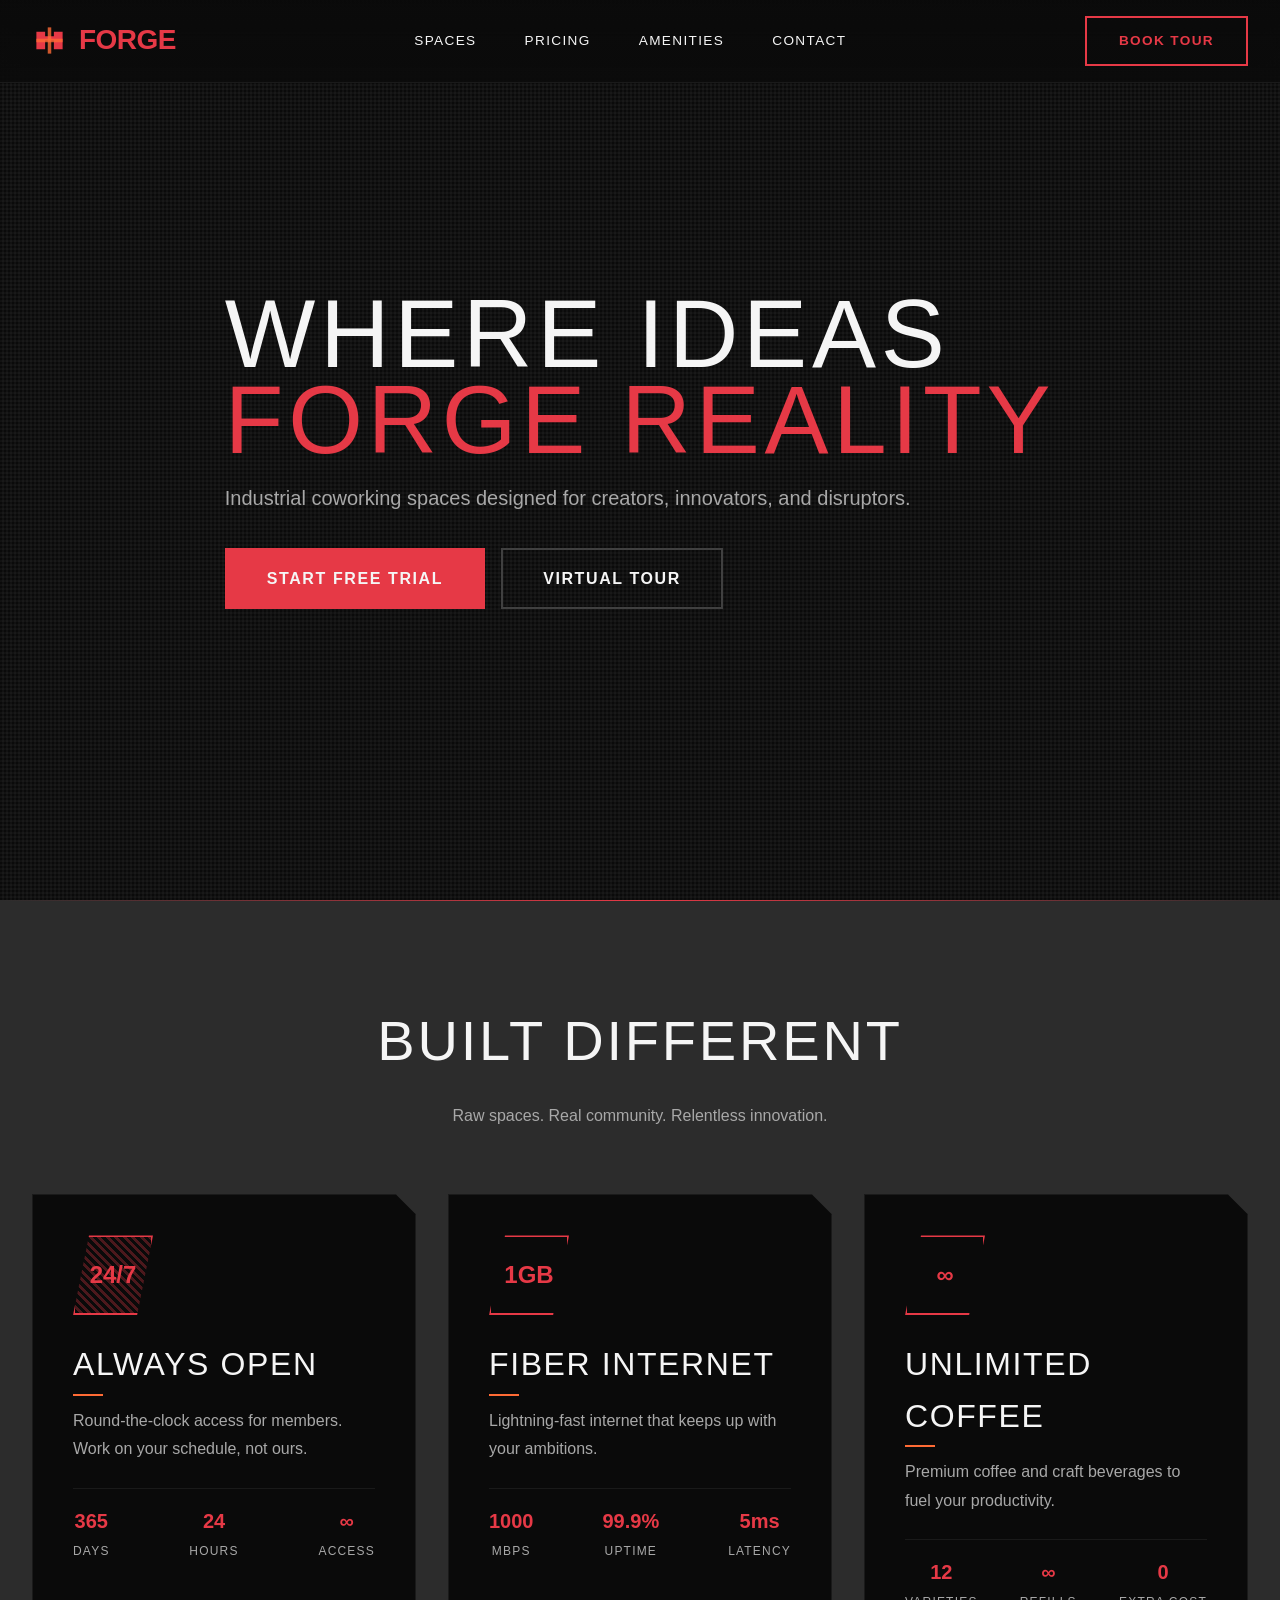
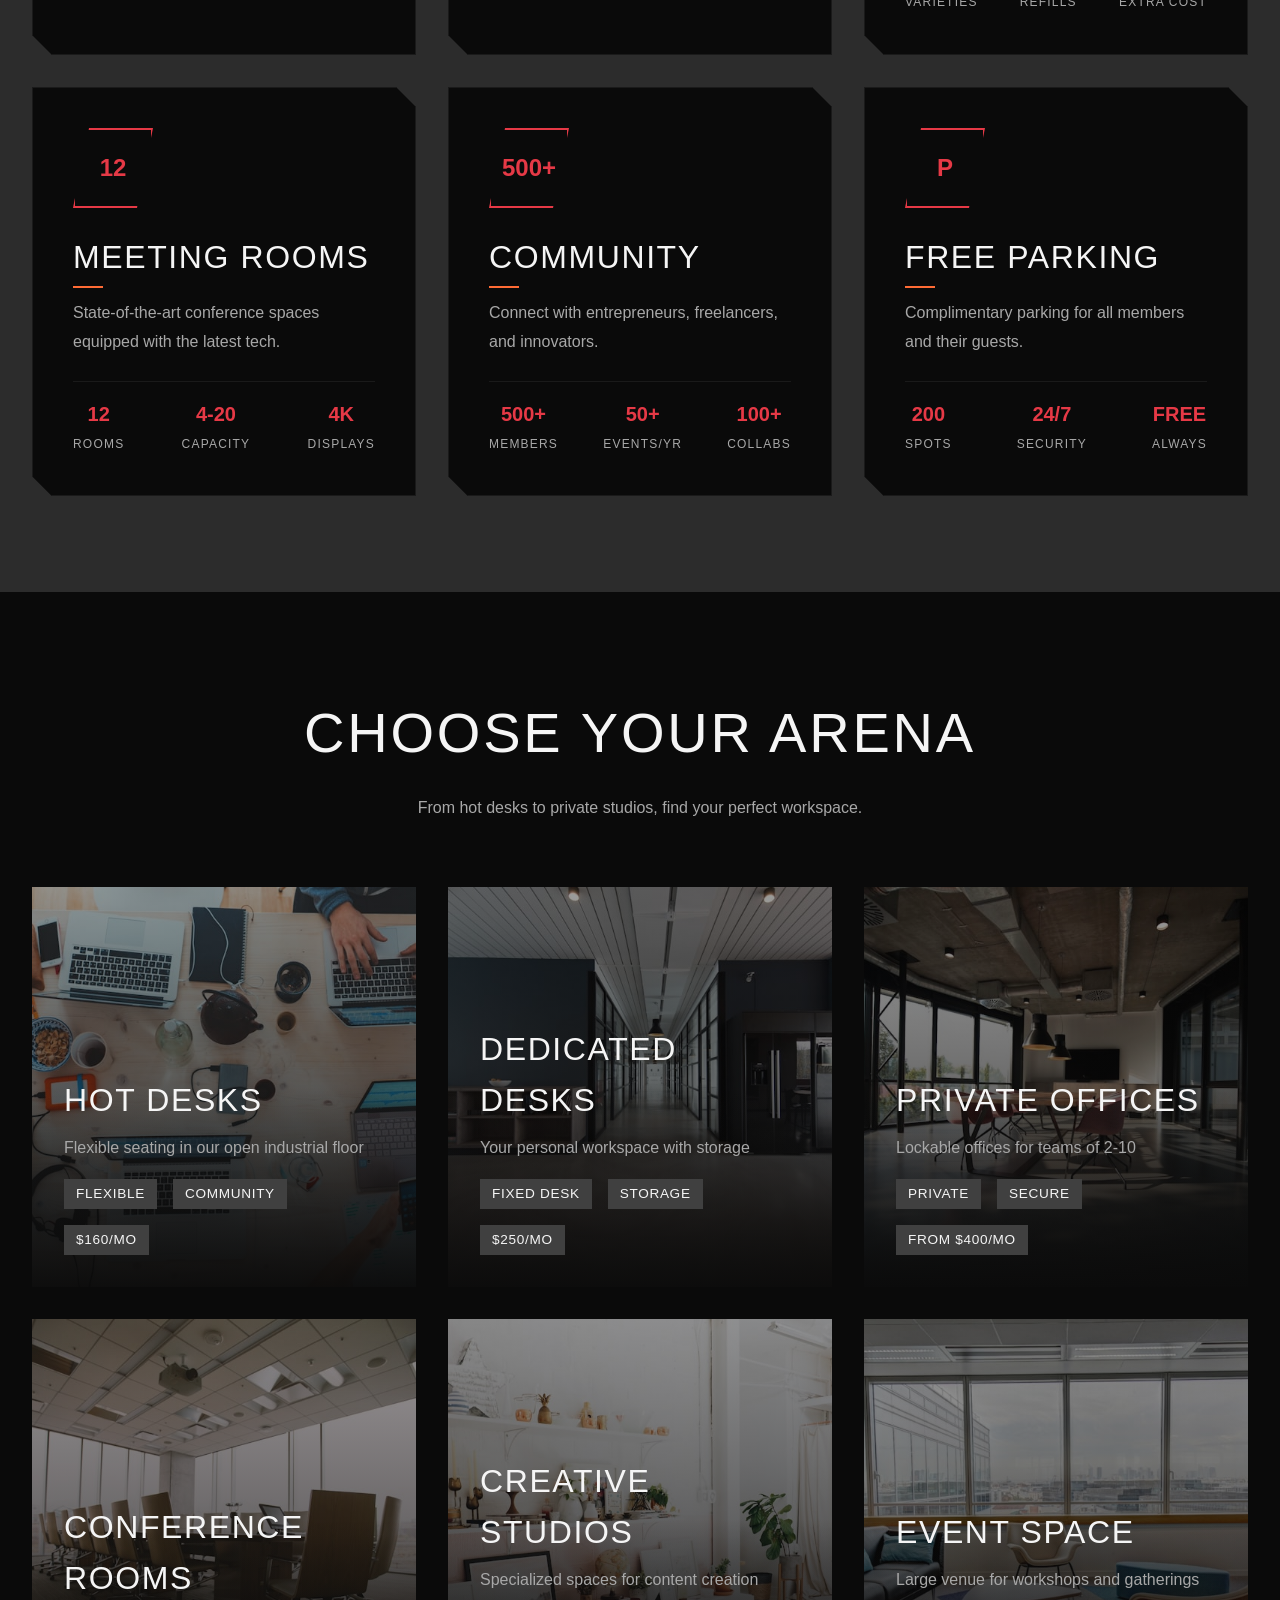
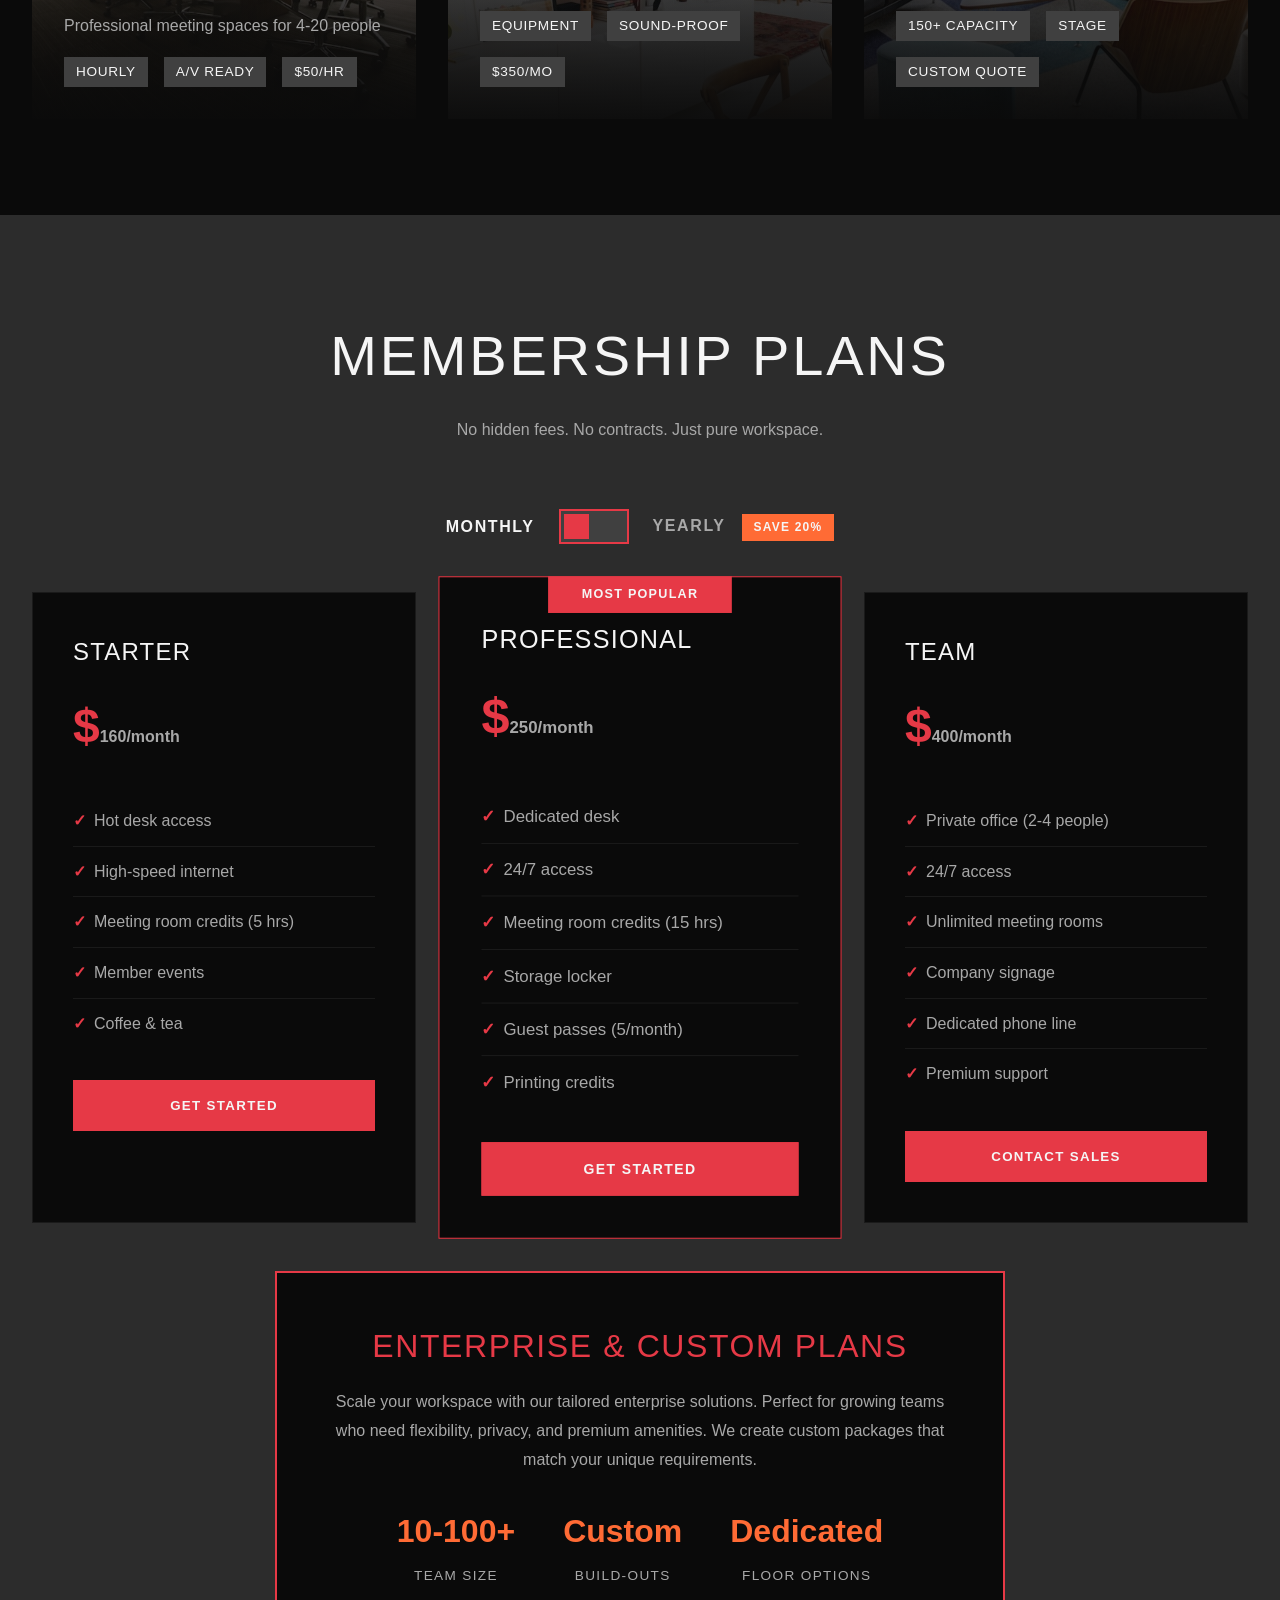
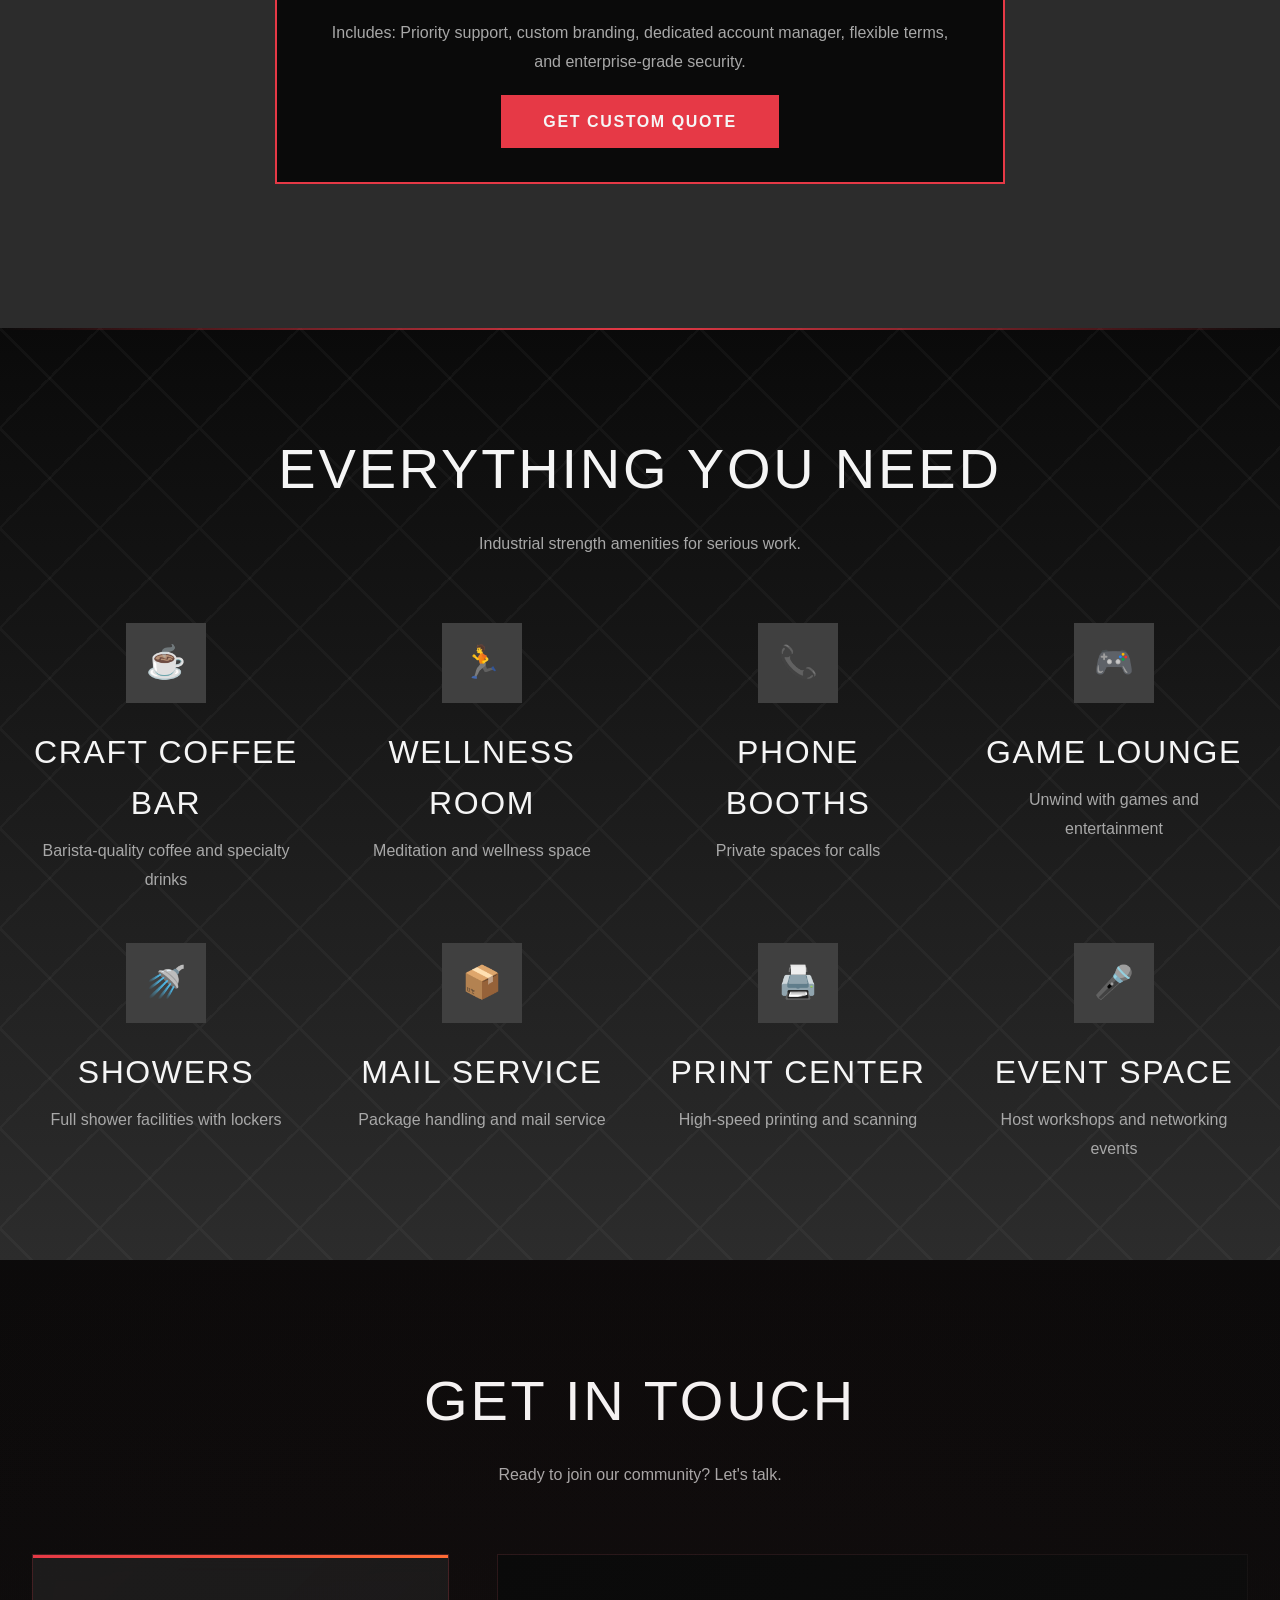
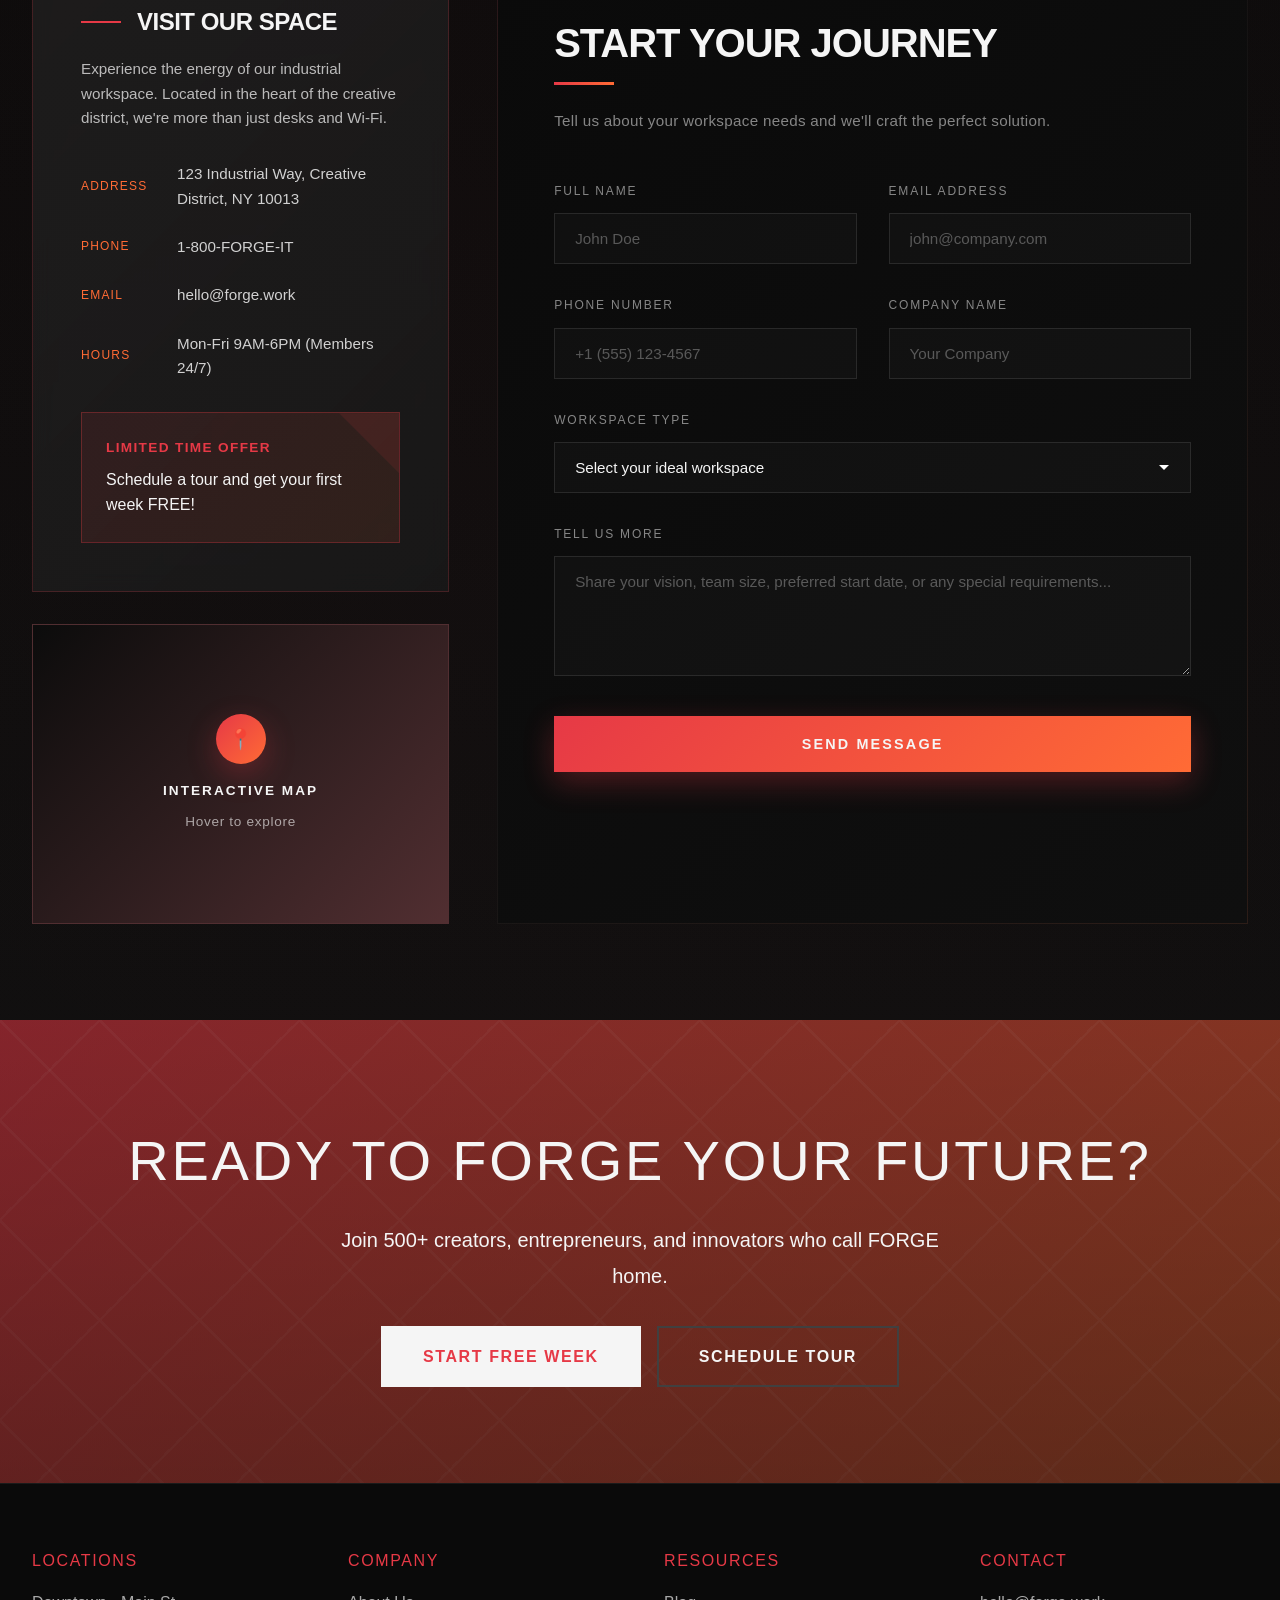
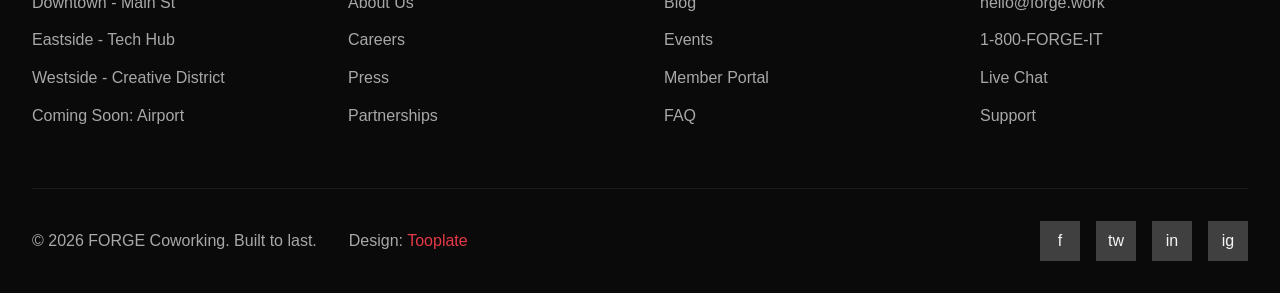
==== index.html @ 696678e3 "adding webpage" ====
<!DOCTYPE html>
<html lang="en">
<head>
    <meta charset="UTF-8">
    <meta name="viewport" content="width=device-width, initial-scale=1.0">
    <title>FORGE - Industrial Coworking Space</title>
	<link rel="stylesheet" href="tooplate-forge-style.css">
    <!--

Tooplate 2158 Forge Reality

https://www.tooplate.com/view/2158-forge-reality

Free HTML CSS Template

-->
</head>
<body id="top">
    <div class="loading-bar"></div>
    
    <!-- Navigation -->
    <nav>
        <div class="nav-container">
            <a href="#top" class="logo">
                <svg viewBox="0 0 40 40" xmlns="http://www.w3.org/2000/svg">
                    <path d="M5 10 L5 30 L15 30 L15 20 L25 20 L25 30 L35 30 L35 10 L25 10 L25 15 L15 15 L15 10 Z" fill="#E63946"/>
                    <rect x="18" y="5" width="4" height="30" fill="#FF6B35" opacity="0.8"/>
                    <rect x="5" y="18" width="30" height="4" fill="#FF6B35" opacity="0.8"/>
                </svg>
                FORGE
            </a>
            <ul class="nav-links">
                <li><a href="#spaces" class="nav-link">Spaces</a></li>
                <li><a href="#pricing" class="nav-link">Pricing</a></li>
                <li><a href="#amenities" class="nav-link">Amenities</a></li>
                <li><a href="#contact" class="nav-link">Contact</a></li>
            </ul>
            <a href="#contact" class="book-tour-btn">Book Tour</a>
            <div class="menu-toggle">
                <span></span>
                <span></span>
                <span></span>
            </div>
        </div>
    </nav>

    <!-- Hero Section -->
    <section class="hero">
        <div class="hero-backgrounds">
            <div class="hero-bg"></div>
            <div class="hero-bg"></div>
            <div class="hero-bg"></div>
        </div>
        <div class="container">
            <div class="hero-content">
                <h1>Where Ideas<br><span>Forge Reality</span></h1>
                <p class="hero-subtitle">Industrial coworking spaces designed for creators, innovators, and disruptors.</p>
                <div class="hero-buttons">
                    <a href="#pricing" class="btn-primary">Start Free Trial</a>
                    <a href="#contact" class="btn-secondary">Virtual Tour</a>
                </div>
            </div>
        </div>
    </section>

    <!-- Features Section -->
    <section class="features">
        <div class="container">
            <div class="section-header">
                <h2>Built Different</h2>
                <p>Raw spaces. Real community. Relentless innovation.</p>
            </div>
            <div class="features-grid">
                <div class="feature-card">
                    <div class="feature-icon icon-24-7">24/7</div>
                    <h3>Always Open</h3>
                    <p>Round-the-clock access for members. Work on your schedule, not ours.</p>
                    <div class="feature-stats">
                        <div class="stat-item">
                            <span class="stat-number">365</span>
                            <span class="stat-label">Days</span>
                        </div>
                        <div class="stat-item">
                            <span class="stat-number">24</span>
                            <span class="stat-label">Hours</span>
                        </div>
                        <div class="stat-item">
                            <span class="stat-number">∞</span>
                            <span class="stat-label">Access</span>
                        </div>
                    </div>
                </div>
                <div class="feature-card">
                    <div class="feature-icon">1GB</div>
                    <h3>Fiber Internet</h3>
                    <p>Lightning-fast internet that keeps up with your ambitions.</p>
                    <div class="feature-stats">
                        <div class="stat-item">
                            <span class="stat-number">1000</span>
                            <span class="stat-label">Mbps</span>
                        </div>
                        <div class="stat-item">
                            <span class="stat-number">99.9%</span>
                            <span class="stat-label">Uptime</span>
                        </div>
                        <div class="stat-item">
                            <span class="stat-number">5ms</span>
                            <span class="stat-label">Latency</span>
                        </div>
                    </div>
                </div>
                <div class="feature-card">
                    <div class="feature-icon">∞</div>
                    <h3>Unlimited Coffee</h3>
                    <p>Premium coffee and craft beverages to fuel your productivity.</p>
                    <div class="feature-stats">
                        <div class="stat-item">
                            <span class="stat-number">12</span>
                            <span class="stat-label">Varieties</span>
                        </div>
                        <div class="stat-item">
                            <span class="stat-number">∞</span>
                            <span class="stat-label">Refills</span>
                        </div>
                        <div class="stat-item">
                            <span class="stat-number">0</span>
                            <span class="stat-label">Extra Cost</span>
                        </div>
                    </div>
                </div>
                <div class="feature-card">
                    <div class="feature-icon">12</div>
                    <h3>Meeting Rooms</h3>
                    <p>State-of-the-art conference spaces equipped with the latest tech.</p>
                    <div class="feature-stats">
                        <div class="stat-item">
                            <span class="stat-number">12</span>
                            <span class="stat-label">Rooms</span>
                        </div>
                        <div class="stat-item">
                            <span class="stat-number">4-20</span>
                            <span class="stat-label">Capacity</span>
                        </div>
                        <div class="stat-item">
                            <span class="stat-number">4K</span>
                            <span class="stat-label">Displays</span>
                        </div>
                    </div>
                </div>
                <div class="feature-card">
                    <div class="feature-icon">500+</div>
                    <h3>Community</h3>
                    <p>Connect with entrepreneurs, freelancers, and innovators.</p>
                    <div class="feature-stats">
                        <div class="stat-item">
                            <span class="stat-number">500+</span>
                            <span class="stat-label">Members</span>
                        </div>
                        <div class="stat-item">
                            <span class="stat-number">50+</span>
                            <span class="stat-label">Events/yr</span>
                        </div>
                        <div class="stat-item">
                            <span class="stat-number">100+</span>
                            <span class="stat-label">Collabs</span>
                        </div>
                    </div>
                </div>
                <div class="feature-card">
                    <div class="feature-icon">P</div>
                    <h3>Free Parking</h3>
                    <p>Complimentary parking for all members and their guests.</p>
                    <div class="feature-stats">
                        <div class="stat-item">
                            <span class="stat-number">200</span>
                            <span class="stat-label">Spots</span>
                        </div>
                        <div class="stat-item">
                            <span class="stat-number">24/7</span>
                            <span class="stat-label">Security</span>
                        </div>
                        <div class="stat-item">
                            <span class="stat-number">FREE</span>
                            <span class="stat-label">Always</span>
                        </div>
                    </div>
                </div>
            </div>
        </div>
    </section>

    <!-- Spaces Section -->
    <section class="spaces" id="spaces">
        <div class="container">
            <div class="section-header">
                <h2>Choose Your Arena</h2>
                <p>From hot desks to private studios, find your perfect workspace.</p>
            </div>
            <div class="spaces-grid">
                <div class="space-card">
                    <div class="space-thumbnail"></div>
                    <div class="space-info">
                        <h3>Hot Desks</h3>
                        <p>Flexible seating in our open industrial floor</p>
                        <div class="space-features">
                            <span class="space-feature-tag">Flexible</span>
                            <span class="space-feature-tag">Community</span>
                            <span class="space-feature-tag">$160/mo</span>
                        </div>
                    </div>
                </div>
                <div class="space-card">
                    <div class="space-thumbnail"></div>
                    <div class="space-info">
                        <h3>Dedicated Desks</h3>
                        <p>Your personal workspace with storage</p>
                        <div class="space-features">
                            <span class="space-feature-tag">Fixed Desk</span>
                            <span class="space-feature-tag">Storage</span>
                            <span class="space-feature-tag">$250/mo</span>
                        </div>
                    </div>
                </div>
                <div class="space-card">
                    <div class="space-thumbnail"></div>
                    <div class="space-info">
                        <h3>Private Offices</h3>
                        <p>Lockable offices for teams of 2-10</p>
                        <div class="space-features">
                            <span class="space-feature-tag">Private</span>
                            <span class="space-feature-tag">Secure</span>
                            <span class="space-feature-tag">From $400/mo</span>
                        </div>
                    </div>
                </div>
                <div class="space-card">
                    <div class="space-thumbnail"></div>
                    <div class="space-info">
                        <h3>Conference Rooms</h3>
                        <p>Professional meeting spaces for 4-20 people</p>
                        <div class="space-features">
                            <span class="space-feature-tag">Hourly</span>
                            <span class="space-feature-tag">A/V Ready</span>
                            <span class="space-feature-tag">$50/hr</span>
                        </div>
                    </div>
                </div>
                <div class="space-card">
                    <div class="space-thumbnail"></div>
                    <div class="space-info">
                        <h3>Creative Studios</h3>
                        <p>Specialized spaces for content creation</p>
                        <div class="space-features">
                            <span class="space-feature-tag">Equipment</span>
                            <span class="space-feature-tag">Sound-proof</span>
                            <span class="space-feature-tag">$350/mo</span>
                        </div>
                    </div>
                </div>
                <div class="space-card">
                    <div class="space-thumbnail"></div>
                    <div class="space-info">
                        <h3>Event Space</h3>
                        <p>Large venue for workshops and gatherings</p>
                        <div class="space-features">
                            <span class="space-feature-tag">150+ Capacity</span>
                            <span class="space-feature-tag">Stage</span>
                            <span class="space-feature-tag">Custom Quote</span>
                        </div>
                    </div>
                </div>
            </div>
        </div>
    </section>

    <!-- Pricing Section -->
    <section class="pricing" id="pricing">
        <div class="container">
            <div class="section-header">
                <h2>Membership Plans</h2>
                <p>No hidden fees. No contracts. Just pure workspace.</p>
            </div>
            <div class="pricing-toggle">
                <span class="pricing-toggle-label active" id="monthly-label">Monthly</span>
                <div class="toggle-switch" id="pricing-toggle"></div>
                <span class="pricing-toggle-label" id="yearly-label">Yearly<span class="pricing-badge">Save 20%</span></span>
            </div>
            <div class="pricing-grid">
                <div class="pricing-card">
                    <h3 class="plan-name">Starter</h3>
                    <div class="plan-price">$<span class="price-amount" data-monthly="160" data-yearly="1632">160</span><span class="price-period">/month</span></div>
                    <ul class="plan-features">
                        <li>Hot desk access</li>
                        <li>High-speed internet</li>
                        <li>Meeting room credits (5 hrs)</li>
                        <li>Member events</li>
                        <li>Coffee & tea</li>
                    </ul>
                    <button class="btn-primary" style="width: 100%; text-align: center;">Get Started</button>
                </div>
                <div class="pricing-card featured">
                    <h3 class="plan-name">Professional</h3>
                    <div class="plan-price">$<span class="price-amount" data-monthly="250" data-yearly="2550">250</span><span class="price-period">/month</span></div>
                    <ul class="plan-features">
                        <li>Dedicated desk</li>
                        <li>24/7 access</li>
                        <li>Meeting room credits (15 hrs)</li>
                        <li>Storage locker</li>
                        <li>Guest passes (5/month)</li>
                        <li>Printing credits</li>
                    </ul>
                    <button class="btn-primary" style="width: 100%; text-align: center;">Get Started</button>
                </div>
                <div class="pricing-card">
                    <h3 class="plan-name">Team</h3>
                    <div class="plan-price">$<span class="price-amount" data-monthly="400" data-yearly="4080">400</span><span class="price-period">/month</span></div>
                    <ul class="plan-features">
                        <li>Private office (2-4 people)</li>
                        <li>24/7 access</li>
                        <li>Unlimited meeting rooms</li>
                        <li>Company signage</li>
                        <li>Dedicated phone line</li>
                        <li>Premium support</li>
                    </ul>
                    <button class="btn-primary" style="width: 100%; text-align: center;">Contact Sales</button>
                </div>
            </div>
            <div class="special-pricing">
                <h3>Enterprise & Custom Plans</h3>
                <p>Scale your workspace with our tailored enterprise solutions. Perfect for growing teams who need flexibility, privacy, and premium amenities. We create custom packages that match your unique requirements.</p>
                <div class="special-features">
                    <div class="special-feature">
                        <span class="special-feature-number">10-100+</span>
                        <span class="special-feature-label">Team Size</span>
                    </div>
                    <div class="special-feature">
                        <span class="special-feature-number">Custom</span>
                        <span class="special-feature-label">Build-Outs</span>
                    </div>
                    <div class="special-feature">
                        <span class="special-feature-number">Dedicated</span>
                        <span class="special-feature-label">Floor Options</span>
                    </div>
                </div>
                <p>Includes: Priority support, custom branding, dedicated account manager, flexible terms, and enterprise-grade security.</p>
                <a href="#contact" class="btn-primary">Get Custom Quote</a>
            </div>
        </div>
    </section>

    <!-- Amenities Section -->
    <section class="amenities" id="amenities">
        <div class="container">
            <div class="section-header">
                <h2>Everything You Need</h2>
                <p>Industrial strength amenities for serious work.</p>
            </div>
            <div class="amenities-grid">
                <div class="amenity-item">
                    <div class="amenity-icon">☕</div>
                    <h3>Craft Coffee Bar</h3>
                    <p>Barista-quality coffee and specialty drinks</p>
                </div>
                <div class="amenity-item">
                    <div class="amenity-icon">🏃</div>
                    <h3>Wellness Room</h3>
                    <p>Meditation and wellness space</p>
                </div>
                <div class="amenity-item">
                    <div class="amenity-icon">📞</div>
                    <h3>Phone Booths</h3>
                    <p>Private spaces for calls</p>
                </div>
                <div class="amenity-item">
                    <div class="amenity-icon">🎮</div>
                    <h3>Game Lounge</h3>
                    <p>Unwind with games and entertainment</p>
                </div>
                <div class="amenity-item">
                    <div class="amenity-icon">🚿</div>
                    <h3>Showers</h3>
                    <p>Full shower facilities with lockers</p>
                </div>
                <div class="amenity-item">
                    <div class="amenity-icon">📦</div>
                    <h3>Mail Service</h3>
                    <p>Package handling and mail service</p>
                </div>
                <div class="amenity-item">
                    <div class="amenity-icon">🖨️</div>
                    <h3>Print Center</h3>
                    <p>High-speed printing and scanning</p>
                </div>
                <div class="amenity-item">
                    <div class="amenity-icon">🎤</div>
                    <h3>Event Space</h3>
                    <p>Host workshops and networking events</p>
                </div>
            </div>
        </div>
    </section>

    <!-- Contact Section -->
    <section class="contact" id="contact">
        <div class="container">
            <div class="section-header">
                <h2>Get In Touch</h2>
                <p>Ready to join our community? Let's talk.</p>
            </div>
            <div class="contact-grid">
                <div class="contact-left">
                    <div class="contact-info">
                        <h3>Visit Our Space</h3>
                        <p>Experience the energy of our industrial workspace. Located in the heart of the creative district, we're more than just desks and Wi-Fi.</p>
                        <ul class="contact-details">
                            <li>
                                <strong>Address</strong>
                                <span>123 Industrial Way, Creative District, NY 10013</span>
                            </li>
                            <li>
                                <strong>Phone</strong>
                                <span>1-800-FORGE-IT</span>
                            </li>
                            <li>
                                <strong>Email</strong>
                                <span>hello@forge.work</span>
                            </li>
                            <li>
                                <strong>Hours</strong>
                                <span>Mon-Fri 9AM-6PM (Members 24/7)</span>
                            </li>
                        </ul>
                        <div class="contact-offer">
                            <strong>LIMITED TIME OFFER</strong>
                            <p>Schedule a tour and get your first week FREE!</p>
                        </div>
                    </div>
                    <div class="contact-map">
                        <iframe 
                            src="https://www.google.com/maps/embed?pb=!1m18!1m12!1m3!1d3024.3652287879687!2d-74.00594368459395!3d40.71005597933047!2m3!1f0!2f0!3f0!3m2!1i1024!2i768!4f13.1!3m3!1m2!1s0x89c25a316636d887%3A0xcc93b1a9f6b0d5c8!2sIndustrial%20District%2C%20New%20York%2C%20NY%2010013!5e0!3m2!1sen!2sus!4v1647890123456!5m2!1sen!2sus"
                            width="100%" 
                            height="100%" 
                            style="border:0;" 
                            allowfullscreen="" 
                            loading="lazy">
                        </iframe>
                        <div class="map-overlay">
                            <div class="map-content">
                                <div class="map-icon">📍</div>
                                <h4>Interactive Map</h4>
                                <p>Hover to explore</p>
                            </div>
                        </div>
                    </div>
                </div>
                <div class="contact-form-wrapper">
                    <form class="contact-form">
                        <div class="form-header">
                            <h3>Start Your Journey</h3>
                            <p>Tell us about your workspace needs and we'll craft the perfect solution.</p>
                        </div>
                        <div class="form-row">
                            <div class="form-group">
                                <label for="name">Full Name</label>
                                <input type="text" id="name" name="name" placeholder="John Doe" required>
                            </div>
                            <div class="form-group">
                                <label for="email">Email Address</label>
                                <input type="email" id="email" name="email" placeholder="john@company.com" required>
                            </div>
                        </div>
                        <div class="form-row">
                            <div class="form-group">
                                <label for="phone">Phone Number</label>
                                <input type="tel" id="phone" name="phone" placeholder="+1 (555) 123-4567">
                            </div>
                            <div class="form-group">
                                <label for="company">Company Name</label>
                                <input type="text" id="company" name="company" placeholder="Your Company">
                            </div>
                        </div>
                        <div class="form-group full-width">
                            <label for="interest">Workspace Type</label>
                            <select id="interest" name="interest">
                                <option value="">Select your ideal workspace</option>
                                <option>Hot Desk - Flexible Daily</option>
                                <option>Dedicated Desk - Your Own Space</option>
                                <option>Private Office - 2-4 People</option>
                                <option>Team Suite - 5-10 People</option>
                                <option>Enterprise Floor - 10+ People</option>
                                <option>Event Space - One-time Booking</option>
                            </select>
                        </div>
                        <div class="form-group full-width">
                            <label for="message">Tell Us More</label>
                            <textarea id="message" name="message" placeholder="Share your vision, team size, preferred start date, or any special requirements..."></textarea>
                        </div>
                        <button type="submit" class="form-submit"><span>Send Message</span></button>
                    </form>
                </div>
            </div>
        </div>
    </section>

    <!-- CTA Section -->
    <section class="cta">
        <div class="container">
            <div class="cta-content">
                <h2>Ready to Forge Your Future?</h2>
                <p>Join 500+ creators, entrepreneurs, and innovators who call FORGE home.</p>
                <div class="cta-buttons">
                    <a href="#pricing" class="btn-primary">Start Free Week</a>
                    <a href="#contact" class="btn-secondary">Schedule Tour</a>
                </div>
            </div>
        </div>
    </section>

    <!-- Footer -->
    <footer>
        <div class="container">
            <div class="footer-content">
                <div class="footer-section">
                    <h4>Locations</h4>
                    <ul>
                        <li><a href="#">Downtown - Main St</a></li>
                        <li><a href="#">Eastside - Tech Hub</a></li>
                        <li><a href="#">Westside - Creative District</a></li>
                        <li><a href="#">Coming Soon: Airport</a></li>
                    </ul>
                </div>
                <div class="footer-section">
                    <h4>Company</h4>
                    <ul>
                        <li><a href="#">About Us</a></li>
                        <li><a href="#">Careers</a></li>
                        <li><a href="#">Press</a></li>
                        <li><a href="#">Partnerships</a></li>
                    </ul>
                </div>
                <div class="footer-section">
                    <h4>Resources</h4>
                    <ul>
                        <li><a href="#">Blog</a></li>
                        <li><a href="#">Events</a></li>
                        <li><a href="#">Member Portal</a></li>
                        <li><a href="#">FAQ</a></li>
                    </ul>
                </div>
                <div class="footer-section">
                    <h4>Contact</h4>
                    <ul>
                        <li><a href="#">hello@forge.work</a></li>
                        <li><a href="#">1-800-FORGE-IT</a></li>
                        <li><a href="#">Live Chat</a></li>
                        <li><a href="#">Support</a></li>
                    </ul>
                </div>
            </div>
            <div class="footer-bottom">
                <div class="footer-credits">
                    <p>&copy; 2026 FORGE Coworking. Built to last.</p>
                    <p>Design: <a rel="nofollow" href="https://www.tooplate.com" target="_blank">Tooplate</a></p>
                </div>
                <div class="social-links">
                    <a href="#">f</a>
                    <a href="#">tw</a>
                    <a href="#">in</a>
                    <a href="#">ig</a>
                </div>
            </div>
        </div>
    </footer>
<script src="tooplate-forge-script.js"></script>
</body>
</html>
---- tooplate-forge-style.css ----
/* CSS Document

Tooplate 2158 Forge Reality

https://www.tooplate.com/view/2158-forge-reality

*/

* {
    margin: 0;
    padding: 0;
    box-sizing: border-box;
}

:root {
    /* Industrial Brutalist Color Palette */
    --black: #0A0A0A;
    --concrete: #2C2C2C;
    --steel: #404040;
    --industrial-red: #E63946;
    --industrial-orange: #FF6B35;
    --light-gray: #A8A8A8;
    --white: #F5F5F5;
    --border: #1A1A1A;
}

/* Typography */
body {
    font-family: 'Inter', -apple-system, BlinkMacSystemFont, sans-serif;
    background-color: var(--black);
    color: var(--white);
    line-height: 1.6;
    overflow-x: hidden;
}

h1, h2, h3, h4, h5, h6 {
    font-family: 'Bebas Neue', 'Impact', sans-serif;
    font-weight: 400;
    letter-spacing: 0.05em;
    text-transform: uppercase;
}

h1 { font-size: clamp(3rem, 8vw, 6rem); }
h2 { font-size: clamp(2rem, 5vw, 3.5rem); }
h3 { font-size: clamp(1.5rem, 3vw, 2rem); }

p {
    font-size: 1rem;
    line-height: 1.8;
    color: var(--light-gray);
}

.container {
    max-width: 1400px;
    margin: 0 auto;
    padding: 0 2rem;
}

/* Navigation */
nav {
    position: fixed;
    top: 0;
    width: 100%;
    background: linear-gradient(180deg, rgba(10,10,10,0.95) 0%, rgba(10,10,10,0.8) 100%);
    backdrop-filter: blur(10px);
    border-bottom: 1px solid var(--border);
    z-index: 1000;
    transition: all 0.3s ease;
}

.nav-container {
    display: flex;
    justify-content: space-between;
    align-items: center;
    padding: 1rem 2rem;
    max-width: 1400px;
    margin: 0 auto;
}

.logo {
    display: flex;
    align-items: center;
    gap: 0.75rem;
    font-size: 1.75rem;
    font-weight: 900;
    color: var(--industrial-red);
    text-decoration: none;
    letter-spacing: -0.02em;
    transition: all 0.3s ease;
    cursor: pointer;
}

.logo svg {
    width: 35px;
    height: 35px;
}

.logo:hover {
    color: var(--industrial-orange);
    transform: translateY(-2px);
}

.logo:hover svg path {
    fill: var(--industrial-orange);
}

.nav-links {
    display: flex;
    list-style: none;
    gap: 0;
}

/* Mobile Navigation Styles */
@media (max-width: 768px) {
    .nav-links {
        display: none;
        position: fixed;
        top: 70px;
        left: 0;
        right: 0;
        background: var(--black);
        flex-direction: column;
        padding: 2rem 0;
        border-bottom: 2px solid var(--industrial-red);
        z-index: 999;
    }

    .nav-links.active {
        display: flex;
    }

    .nav-links a {
        padding: 1rem 2rem;
        border-bottom: 1px solid var(--border);
    }

    .nav-links a:hover {
        background: var(--industrial-red);
    }

    .menu-toggle.active span:nth-child(1) {
        transform: rotate(45deg) translate(5px, 5px);
    }

    .menu-toggle.active span:nth-child(2) {
        opacity: 0;
    }

    .menu-toggle.active span:nth-child(3) {
        transform: rotate(-45deg) translate(7px, -6px);
    }
}

.nav-links li {
    position: relative;
}

.nav-links a {
    color: var(--white);
    text-decoration: none;
    font-weight: 500;
    text-transform: uppercase;
    font-size: 0.85rem;
    letter-spacing: 0.1em;
    padding: 0.75rem 1.5rem;
    display: block;
    transition: all 0.3s ease;
    position: relative;
}

.nav-links a:hover {
    color: var(--white);
    background: var(--industrial-red);
}

.nav-links a.active {
    background: var(--industrial-red);
    color: var(--white);
}

.book-tour-btn {
    background: transparent;
    color: var(--industrial-red);
    padding: 0.75rem 2rem;
    text-decoration: none;
    font-weight: 600;
    text-transform: uppercase;
    font-size: 0.85rem;
    letter-spacing: 0.1em;
    border: 2px solid var(--industrial-red);
    cursor: pointer;
    transition: all 0.3s ease;
    position: relative;
    overflow: hidden;
}

.book-tour-btn:hover {
    background: var(--industrial-red);
    color: var(--white);
    transform: translateY(-2px);
}

/* Mobile Menu Toggle */
.menu-toggle {
    display: none;
    flex-direction: column;
    gap: 4px;
    cursor: pointer;
}

.menu-toggle span {
    width: 25px;
    height: 2px;
    background: var(--white);
    transition: all 0.3s ease;
}

/* Hero Section with Rotating Backgrounds */
.hero {
    height: 100vh;
    display: flex;
    align-items: center;
    position: relative;
    overflow: hidden;
}

.hero-backgrounds {
    position: absolute;
    top: 0;
    left: 0;
    width: 100%;
    height: 120%; /* Extra height for parallax */
    z-index: 0;
}

.hero-bg {
    position: absolute;
    top: 0;
    left: 0;
    width: 100%;
    height: 100%;
    opacity: 0;
    animation: fadeRotate 9s infinite;
    background-size: cover;
    background-position: center;
    background-attachment: fixed;
    transition: transform 0.5s ease-out;
}

.hero-bg:nth-child(1) {
    background: linear-gradient(rgba(10,10,10,0.7), rgba(44,44,44,0.7)), 
                url('images/toopate-forge-hero-01.jpg');
    background-size: cover;
    background-position: center;
    background-attachment: fixed;
    animation-delay: 0s;
}

.hero-bg:nth-child(2) {
    background: linear-gradient(rgba(10,10,10,0.6), rgba(230,57,70,0.2)), 
                url('images/toopate-forge-hero-02.jpg');
    background-size: cover;
    background-position: center;
    background-attachment: fixed;
    animation-delay: 3s;
}

.hero-bg:nth-child(3) {
    background: linear-gradient(rgba(10,10,10,0.7), rgba(255,107,53,0.2)), 
                url('images/toopate-forge-hero-03.jpg');
    background-size: cover;
    background-position: center;
    background-attachment: fixed;
    animation-delay: 6s;
}

@keyframes fadeRotate {
    0% { 
        opacity: 0;
        transform: scale(1.1);
    }
    5% {
        opacity: 1;
        transform: scale(1);
    }
    33.33% { 
        opacity: 1;
        transform: scale(1);
    }
    38.33% {
        opacity: 0;
        transform: scale(0.95);
    }
    100% { 
        opacity: 0;
        transform: scale(1.1);
    }
}

@keyframes rotateBackground {
    0%, 33.33% { opacity: 1; }
    33.34%, 100% { opacity: 0; }
}

.hero::before {
    content: '';
    position: absolute;
    top: 0;
    left: 0;
    right: 0;
    bottom: 0;
    background-image: 
        repeating-linear-gradient(90deg, transparent, transparent 2px, rgba(255,255,255,0.03) 2px, rgba(255,255,255,0.03) 4px),
        repeating-linear-gradient(0deg, transparent, transparent 2px, rgba(255,255,255,0.03) 2px, rgba(255,255,255,0.03) 4px);
    pointer-events: none;
    z-index: 1;
}

.hero-content {
    position: relative;
    z-index: 2;
}

.hero h1 {
    margin-bottom: 1rem;
    line-height: 0.9;
}

.hero h1 span {
    color: var(--industrial-red);
}

.hero-subtitle {
    font-size: 1.25rem;
    color: var(--light-gray);
    margin-bottom: 2rem;
    text-transform: none;
}

.hero-buttons {
    display: flex;
    gap: 1rem;
    margin-top: 2rem;
}

.btn-primary {
    background: var(--industrial-red);
    color: var(--white);
    padding: 1rem 2.5rem;
    text-decoration: none;
    font-weight: 600;
    text-transform: uppercase;
    letter-spacing: 0.1em;
    transition: all 0.3s ease;
    border: 2px solid var(--industrial-red);
    cursor: pointer;
}

.btn-primary:hover {
    background: transparent;
    transform: translateX(5px);
}

.btn-secondary {
    background: transparent;
    color: var(--white);
    padding: 1rem 2.5rem;
    text-decoration: none;
    font-weight: 600;
    text-transform: uppercase;
    letter-spacing: 0.1em;
    transition: all 0.3s ease;
    border: 2px solid var(--steel);
}

.btn-secondary:hover {
    background: var(--steel);
    border-color: var(--steel);
}

/* Features Section */
.features {
    padding: 6rem 0;
    background: var(--concrete);
    position: relative;
}

.features::before {
    content: '';
    position: absolute;
    top: 0;
    left: 0;
    right: 0;
    height: 1px;
    background: linear-gradient(90deg, transparent, var(--industrial-red), transparent);
}

.section-header {
    text-align: center;
    margin-bottom: 4rem;
}

.section-header h2 {
    margin-bottom: 1rem;
}

.section-header p {
    max-width: 600px;
    margin: 0 auto;
}

.features-grid {
    display: grid;
    grid-template-columns: repeat(auto-fit, minmax(300px, 1fr));
    gap: 2rem;
    margin-top: 3rem;
}

.feature-card {
    background: var(--black);
    padding: 2.5rem;
    border: 1px solid var(--border);
    transition: all 0.3s ease;
    position: relative;
    overflow: hidden;
    clip-path: polygon(0 0, calc(100% - 20px) 0, 100% 20px, 100% 100%, 20px 100%, 0 calc(100% - 20px));
}

.feature-card::before {
    content: '';
    position: absolute;
    top: 0;
    left: 0;
    width: 4px;
    height: 0;
    background: var(--industrial-red);
    transition: height 0.3s ease;
}

.feature-card::after {
    content: '';
    position: absolute;
    top: 0;
    right: 0;
    width: 20px;
    height: 20px;
    background: linear-gradient(135deg, transparent 50%, var(--industrial-red) 50%);
    transition: all 0.3s ease;
    opacity: 0;
}

.feature-card:hover::before {
    height: 100%;
}

.feature-card:hover::after {
    opacity: 1;
}

.feature-card:hover {
    transform: translateY(-5px);
    border-color: var(--industrial-red);
    background: linear-gradient(135deg, var(--black) 0%, rgba(230,57,70,0.05) 100%);
}

.feature-icon {
    width: 80px;
    height: 80px;
    background: transparent;
    border: 2px solid var(--industrial-red);
    margin-bottom: 1.5rem;
    display: flex;
    align-items: center;
    justify-content: center;
    font-size: 1.5rem;
    font-weight: bold;
    color: var(--industrial-red);
    position: relative;
    transition: all 0.3s ease;
    clip-path: polygon(20% 0%, 100% 0%, 80% 100%, 0% 100%);
}

.feature-icon::before {
    content: '';
    position: absolute;
    top: -2px;
    left: -2px;
    right: -2px;
    bottom: -2px;
    background: var(--industrial-red);
    z-index: -1;
    opacity: 0;
    transition: opacity 0.3s ease;
    clip-path: polygon(20% 0%, 100% 0%, 80% 100%, 0% 100%);
}

.feature-card:hover .feature-icon {
    color: var(--white);
    transform: rotate(5deg) scale(1.1);
}

.feature-card:hover .feature-icon::before {
    opacity: 1;
}

.feature-icon.icon-24-7::after {
    content: '';
    position: absolute;
    width: 100%;
    height: 100%;
    top: 0;
    left: 0;
    background: repeating-linear-gradient(
        45deg,
        transparent,
        transparent 3px,
        rgba(230,57,70,0.3) 3px,
        rgba(230,57,70,0.3) 6px
    );
    z-index: -2;
}

.feature-card h3 {
    margin-bottom: 1rem;
    color: var(--white);
    position: relative;
}

.feature-card h3::after {
    content: '';
    position: absolute;
    bottom: -5px;
    left: 0;
    width: 30px;
    height: 2px;
    background: var(--industrial-orange);
    transition: width 0.3s ease;
}

.feature-card:hover h3::after {
    width: 60px;
}

.feature-stats {
    display: flex;
    justify-content: space-between;
    margin-top: 1.5rem;
    padding-top: 1rem;
    border-top: 1px solid var(--border);
}

.stat-item {
    text-align: center;
}

.stat-number {
    display: block;
    font-size: 1.25rem;
    font-weight: bold;
    color: var(--industrial-red);
}

.stat-label {
    font-size: 0.75rem;
    color: var(--light-gray);
    text-transform: uppercase;
    letter-spacing: 0.1em;
}

/* Spaces Section */
.spaces {
    padding: 6rem 0;
    background: var(--black);
}

.spaces-grid {
    display: grid;
    grid-template-columns: repeat(auto-fit, minmax(350px, 1fr));
    gap: 2rem;
    margin-top: 3rem;
}

.space-card {
    position: relative;
    height: 400px;
    background: var(--concrete);
    overflow: hidden;
    cursor: pointer;
    transition: all 0.3s ease;
}

.space-thumbnail {
    position: absolute;
    top: 0;
    left: 0;
    width: 100%;
    height: 100%;
    background-size: cover;
    background-position: center;
    transition: transform 0.3s ease;
}

.space-card:nth-child(1) .space-thumbnail {
    background: linear-gradient(rgba(10,10,10,0.4), rgba(10,10,10,0.8)), 
                url('images/toopate-forge-space-01.jpg');
    background-size: cover;
    background-position: center;
}

.space-card:nth-child(2) .space-thumbnail {
    background: linear-gradient(rgba(10,10,10,0.4), rgba(10,10,10,0.8)), 
                url('images/toopate-forge-space-02.jpg');
    background-size: cover;
    background-position: center;
}

.space-card:nth-child(3) .space-thumbnail {
    background: linear-gradient(rgba(10,10,10,0.4), rgba(10,10,10,0.8)), 
                url('images/toopate-forge-space-03.jpg');
    background-size: cover;
    background-position: center;
}

.space-card:nth-child(4) .space-thumbnail {
    background: linear-gradient(rgba(10,10,10,0.4), rgba(10,10,10,0.8)), 
                url('images/toopate-forge-space-04.jpg');
    background-size: cover;
    background-position: center;
}

.space-card:nth-child(5) .space-thumbnail {
    background: linear-gradient(rgba(10,10,10,0.4), rgba(10,10,10,0.8)), 
                url('images/toopate-forge-space-05.jpg');
    background-size: cover;
    background-position: center;
}

.space-card:nth-child(6) .space-thumbnail {
    background: linear-gradient(rgba(10,10,10,0.4), rgba(10,10,10,0.8)), 
                url('images/toopate-forge-space-06.jpg');
    background-size: cover;
    background-position: center;
}

.space-card::after {
    content: '';
    position: absolute;
    top: 0;
    left: 0;
    right: 0;
    bottom: 0;
    background: linear-gradient(180deg, transparent 50%, rgba(10,10,10,0.9) 100%);
    transition: all 0.3s ease;
}

.space-card:hover .space-thumbnail {
    transform: scale(1.1);
}

.space-card:hover::after {
    background: linear-gradient(180deg, rgba(230,57,70,0.3) 0%, rgba(10,10,10,0.9) 100%);
}

.space-info {
    position: absolute;
    bottom: 2rem;
    left: 2rem;
    right: 2rem;
    z-index: 1;
}

.space-info h3 {
    color: var(--white);
    margin-bottom: 0.5rem;
}

.space-info p {
    color: var(--light-gray);
    margin-bottom: 1rem;
}

.space-features {
    display: flex;
    gap: 1rem;
    flex-wrap: wrap;
}

.space-feature-tag {
    background: var(--steel);
    padding: 0.25rem 0.75rem;
    font-size: 0.85rem;
    text-transform: uppercase;
    letter-spacing: 0.05em;
}

/* Pricing Section */
.pricing {
    padding: 6rem 0;
    background: var(--concrete);
}

/* Pricing Toggle Switch */
.pricing-toggle {
    display: flex;
    align-items: center;
    justify-content: center;
    gap: 1.5rem;
    margin: 2rem 0 3rem;
}

.pricing-toggle-label {
    font-weight: 600;
    text-transform: uppercase;
    letter-spacing: 0.1em;
    color: var(--light-gray);
    transition: color 0.3s ease;
}

.pricing-toggle-label.active {
    color: var(--white);
}

.toggle-switch {
    position: relative;
    width: 70px;
    height: 35px;
    background: var(--steel);
    border: 2px solid var(--industrial-red);
    cursor: pointer;
    transition: all 0.3s ease;
}

.toggle-switch::before {
    content: '';
    position: absolute;
    top: 3px;
    left: 3px;
    width: 25px;
    height: 25px;
    background: var(--industrial-red);
    transition: all 0.3s ease;
}

.toggle-switch.yearly::before {
    transform: translateX(35px);
}

.pricing-badge {
    display: inline-block;
    background: var(--industrial-orange);
    color: var(--white);
    padding: 0.25rem 0.75rem;
    font-size: 0.75rem;
    font-weight: 600;
    text-transform: uppercase;
    letter-spacing: 0.1em;
    margin-left: 1rem;
}

.pricing-grid {
    display: grid;
    grid-template-columns: repeat(auto-fit, minmax(300px, 1fr));
    gap: 2rem;
    margin-top: 3rem;
}

.pricing-card {
    background: var(--black);
    padding: 2.5rem;
    border: 1px solid var(--border);
    position: relative;
    transition: all 0.3s ease;
}

.pricing-card.featured {
    border-color: var(--industrial-red);
    transform: scale(1.05);
}

.pricing-card.featured::before {
    content: 'MOST POPULAR';
    position: absolute;
    top: -1px;
    left: 50%;
    transform: translateX(-50%);
    background: var(--industrial-red);
    padding: 0.5rem 2rem;
    font-size: 0.75rem;
    font-weight: 600;
    letter-spacing: 0.1em;
}

.pricing-card:hover {
    transform: translateY(-10px);
    border-color: var(--industrial-orange);
}

.pricing-card.featured:hover {
    transform: scale(1.05) translateY(-10px);
}

.plan-name {
    font-size: 1.5rem;
    margin-bottom: 1rem;
    color: var(--white);
    text-transform: uppercase;
}

.plan-price {
    font-size: 3rem;
    font-weight: 700;
    color: var(--industrial-red);
    margin-bottom: 0.5rem;
}

.plan-price span {
    font-size: 1rem;
    color: var(--light-gray);
}

.plan-features {
    list-style: none;
    margin: 2rem 0;
}

.plan-features li {
    padding: 0.75rem 0;
    border-bottom: 1px solid var(--border);
    color: var(--light-gray);
}

.plan-features li:last-child {
    border-bottom: none;
}

.plan-features li::before {
    content: '✓';
    color: var(--industrial-red);
    margin-right: 0.5rem;
    font-weight: bold;
}

.special-pricing {
    background: var(--black);
    padding: 3rem;
    margin: 3rem auto;
    border: 2px solid var(--industrial-red);
    text-align: center;
    width: 60%;
    position: relative;
}

.special-pricing::before {
    content: '';
    position: absolute;
    top: -2px;
    left: -2px;
    right: -2px;
    bottom: -2px;
    background: linear-gradient(45deg, var(--industrial-red), var(--industrial-orange), var(--industrial-red));
    z-index: -1;
    opacity: 0.3;
}

.special-pricing h3 {
    color: var(--industrial-red);
    margin-bottom: 1rem;
    font-size: 2rem;
}

.special-pricing p {
    margin-bottom: 2rem;
    line-height: 1.8;
}

.special-features {
    display: flex;
    justify-content: center;
    gap: 3rem;
    margin: 2rem 0;
    flex-wrap: wrap;
}

.special-feature {
    text-align: center;
}

.special-feature-number {
    display: block;
    font-size: 2rem;
    font-weight: bold;
    color: var(--industrial-orange);
    margin-bottom: 0.25rem;
}

.special-feature-label {
    font-size: 0.85rem;
    color: var(--light-gray);
    text-transform: uppercase;
    letter-spacing: 0.1em;
}

@media (max-width: 1200px) {
    .special-pricing {
        width: 80%;
    }
}

@media (max-width: 768px) {
    .special-pricing {
        width: 100%;
    }
}

/* Contact Form Section */
.contact {
    padding: 6rem 0;
    background: linear-gradient(180deg, var(--black) 0%, #0F0F0F 100%);
    position: relative;
    overflow: hidden;
}

.contact::before {
    content: '';
    position: absolute;
    top: -50%;
    left: -50%;
    width: 200%;
    height: 200%;
    background: radial-gradient(circle at center, rgba(230,57,70,0.03) 0%, transparent 70%);
    animation: subtleRotate 30s linear infinite;
}

@keyframes subtleRotate {
    0% { transform: rotate(0deg); }
    100% { transform: rotate(360deg); }
}

.contact-grid {
    display: grid;
    grid-template-columns: 1fr 1.8fr;
    gap: 3rem;
    margin-top: 3rem;
    position: relative;
}

.contact-left {
    display: flex;
    flex-direction: column;
    gap: 2rem;
}

.contact-info {
    background: linear-gradient(135deg, rgba(44,44,44,0.5) 0%, rgba(26,26,26,0.8) 100%);
    backdrop-filter: blur(10px);
    padding: 3rem;
    border: 1px solid rgba(230,57,70,0.2);
    position: relative;
    overflow: hidden;
    transition: all 0.3s ease;
}

.contact-info::before {
    content: '';
    position: absolute;
    top: 0;
    left: 0;
    width: 100%;
    height: 3px;
    background: linear-gradient(90deg, var(--industrial-red), var(--industrial-orange), var(--industrial-red));
    background-size: 200% 100%;
    animation: shimmer 3s linear infinite;
}

@keyframes shimmer {
    0% { background-position: -200% 0; }
    100% { background-position: 200% 0; }
}

.contact-info:hover {
    border-color: rgba(230,57,70,0.4);
    transform: translateY(-2px);
    box-shadow: 0 10px 40px rgba(230,57,70,0.1);
}

.contact-info h3 {
    color: var(--white);
    margin-bottom: 1rem;
    font-size: 1.5rem;
    font-weight: 600;
    letter-spacing: -0.5px;
    display: flex;
    align-items: center;
    gap: 1rem;
}

.contact-info h3::before {
    content: '';
    width: 40px;
    height: 2px;
    background: var(--industrial-red);
}

.contact-info p {
    margin-bottom: 2rem;
    color: rgba(255,255,255,0.7);
    font-size: 0.95rem;
    line-height: 1.6;
}

.contact-details {
    list-style: none;
}

.contact-details li {
    margin-bottom: 1.5rem;
    color: rgba(255,255,255,0.8);
    padding-left: 0;
    display: flex;
    align-items: center;
    gap: 1rem;
    font-size: 0.95rem;
    transition: all 0.2s ease;
}

.contact-details li:hover {
    color: var(--white);
    transform: translateX(5px);
}

.contact-details li strong {
    color: var(--industrial-orange);
    font-weight: 500;
    text-transform: uppercase;
    font-size: 0.75rem;
    letter-spacing: 0.1em;
    min-width: 80px;
}

.contact-offer {
    margin-top: 2rem;
    padding: 1.5rem;
    background: linear-gradient(135deg, rgba(230,57,70,0.1) 0%, rgba(255,107,53,0.1) 100%);
    border: 1px solid rgba(230,57,70,0.3);
    position: relative;
    overflow: hidden;
}

.contact-offer::after {
    content: '';
    position: absolute;
    top: 0;
    right: 0;
    width: 60px;
    height: 60px;
    background: var(--industrial-red);
    clip-path: polygon(0 0, 100% 0, 100% 100%);
    opacity: 0.1;
}

.contact-offer strong {
    color: var(--industrial-red);
    display: block;
    margin-bottom: 0.5rem;
    font-size: 0.85rem;
    letter-spacing: 0.1em;
}

.contact-offer p {
    margin: 0;
    color: var(--white);
    font-size: 1rem;
}

.contact-map {
    background: var(--concrete);
    border: 1px solid rgba(230,57,70,0.2);
    position: relative;
    overflow: hidden;
    height: 300px;
    transition: all 0.3s ease;
}

.contact-map:hover {
    border-color: rgba(230,57,70,0.4);
    box-shadow: 0 10px 40px rgba(230,57,70,0.1);
}

.contact-map iframe {
    position: absolute;
    top: 0;
    left: 0;
    width: 100%;
    height: 100%;
    filter: grayscale(100%) contrast(1.1) opacity(0.7);
    transition: all 0.5s ease;
}

.contact-map:hover iframe {
    filter: grayscale(50%) contrast(1) opacity(1);
}

.map-overlay {
    position: absolute;
    top: 0;
    left: 0;
    right: 0;
    bottom: 0;
    background: linear-gradient(135deg, rgba(10,10,10,0.95) 0%, rgba(230,57,70,0.2) 100%);
    display: flex;
    align-items: center;
    justify-content: center;
    flex-direction: column;
    transition: all 0.5s cubic-bezier(0.4, 0, 0.2, 1);
    cursor: pointer;
}

.map-overlay:hover {
    opacity: 0;
    pointer-events: none;
}

.map-content {
    text-align: center;
    padding: 2rem;
    transform: translateY(0);
    transition: transform 0.3s ease;
}

.map-overlay:hover .map-content {
    transform: translateY(-10px);
}

.map-icon {
    width: 50px;
    height: 50px;
    margin: 0 auto 1rem;
    background: linear-gradient(135deg, var(--industrial-red) 0%, var(--industrial-orange) 100%);
    border-radius: 50%;
    display: flex;
    align-items: center;
    justify-content: center;
    font-size: 1.25rem;
    color: var(--white);
    box-shadow: 0 10px 30px rgba(230,57,70,0.3);
    animation: floatIcon 3s ease-in-out infinite;
}

@keyframes floatIcon {
    0%, 100% { transform: translateY(0); }
    50% { transform: translateY(-10px); }
}

.map-content h4 {
    color: var(--white);
    margin-bottom: 0.5rem;
    text-transform: uppercase;
    letter-spacing: 0.15em;
    font-size: 0.85rem;
    font-weight: 600;
}

.map-content p {
    color: rgba(255,255,255,0.6);
    font-size: 0.85rem;
    letter-spacing: 0.05em;
}

.contact-form-wrapper {
    background: linear-gradient(135deg, rgba(44,44,44,0.3) 0%, rgba(26,26,26,0.5) 100%);
    backdrop-filter: blur(10px);
    padding: 1px;
    position: relative;
    overflow: hidden;
}

.contact-form-wrapper::before {
    content: '';
    position: absolute;
    top: 0;
    left: 0;
    right: 0;
    bottom: 0;
    background: linear-gradient(135deg, rgba(230,57,70,0.2) 0%, transparent 50%, rgba(255,107,53,0.2) 100%);
    opacity: 0.5;
}

.contact-form {
    background: linear-gradient(135deg, #0A0A0A 0%, #0F0F0F 100%);
    padding: 3.5rem;
    position: relative;
    height: 100%;
}

.form-header {
    margin-bottom: 3rem;
    position: relative;
}

.form-header h3 {
    color: var(--white);
    font-size: 2.5rem;
    margin-bottom: 0.5rem;
    font-weight: 700;
    letter-spacing: -1px;
    position: relative;
    display: inline-block;
}

.form-header h3::after {
    content: '';
    position: absolute;
    bottom: -10px;
    left: 0;
    width: 60px;
    height: 3px;
    background: linear-gradient(90deg, var(--industrial-red) 0%, var(--industrial-orange) 100%);
}

.form-header p {
    color: rgba(255,255,255,0.5);
    font-size: 0.95rem;
    margin-top: 1.5rem;
    letter-spacing: 0.3px;
}

.form-row {
    display: grid;
    grid-template-columns: 1fr 1fr;
    gap: 2rem;
}

.form-group {
    margin-bottom: 2rem;
}

.form-group.full-width {
    grid-column: span 2;
}

.form-group label {
    display: block;
    margin-bottom: 0.75rem;
    color: rgba(255,255,255,0.5);
    text-transform: uppercase;
    font-size: 0.75rem;
    letter-spacing: 0.15em;
    font-weight: 500;
}

.form-group input,
.form-group textarea,
.form-group select {
    width: 100%;
    padding: 1rem 1.25rem;
    background: rgba(255,255,255,0.02);
    border: 1px solid rgba(255,255,255,0.1);
    color: var(--white);
    font-size: 0.95rem;
    font-family: 'Inter', -apple-system, BlinkMacSystemFont, sans-serif;
    transition: all 0.3s cubic-bezier(0.4, 0, 0.2, 1);
}

.form-group select {
    cursor: pointer;
    background-image: url("data:image/svg+xml,%3Csvg xmlns='http://www.w3.org/2000/svg' width='12' height='12' viewBox='0 0 12 12'%3E%3Cpath fill='%23ffffff' d='M6 9L1 4h10z'/%3E%3C/svg%3E");
    background-repeat: no-repeat;
    background-position: right 1.25rem center;
    padding-right: 3rem;
    -webkit-appearance: none;
    -moz-appearance: none;
    appearance: none;
}

.form-group select option {
    background: var(--concrete);
    color: var(--white);
    padding: 0.75rem;
}

.form-group select option:hover {
    background: var(--steel);
}

.form-group input:focus,
.form-group textarea:focus,
.form-group select:focus {
    outline: none;
    border-color: rgba(230,57,70,0.5);
    background: rgba(255,255,255,0.05);
    box-shadow: 0 0 0 3px rgba(230,57,70,0.1);
}

.form-group input::placeholder,
.form-group textarea::placeholder {
    color: rgba(255,255,255,0.3);
}

.form-group textarea {
    min-height: 120px;
    resize: vertical;
}

.form-submit {
    background: linear-gradient(135deg, var(--industrial-red) 0%, var(--industrial-orange) 100%);
    color: var(--white);
    padding: 1.25rem 3rem;
    border: none;
    text-transform: uppercase;
    font-weight: 600;
    letter-spacing: 0.15em;
    font-size: 0.9rem;
    cursor: pointer;
    transition: all 0.3s cubic-bezier(0.4, 0, 0.2, 1);
    width: 100%;
    position: relative;
    overflow: hidden;
    box-shadow: 0 10px 30px rgba(230,57,70,0.3);
}

.form-submit::before {
    content: '';
    position: absolute;
    top: 50%;
    left: 50%;
    width: 0;
    height: 0;
    background: rgba(255,255,255,0.2);
    border-radius: 50%;
    transform: translate(-50%, -50%);
    transition: width 0.6s, height 0.6s;
}

.form-submit:hover::before {
    width: 300%;
    height: 300%;
}

.form-submit span {
    position: relative;
    z-index: 1;
}

.form-submit:hover {
    transform: translateY(-2px);
    box-shadow: 0 15px 40px rgba(230,57,70,0.4);
}

@media (max-width: 1024px) {
    .contact-grid {
        grid-template-columns: 1fr;
        gap: 2rem;
    }

    .contact-left {
        order: 2;
    }

    .contact-form-wrapper {
        order: 1;
    }

    .form-row {
        grid-template-columns: 1fr;
    }

    .form-group.full-width {
        grid-column: span 1;
    }
}

/* Amenities Section */
.amenities {
    padding: 6rem 0;
    background: linear-gradient(180deg, var(--black) 0%, var(--concrete) 100%);
    position: relative;
}

.amenities::before {
    content: '';
    position: absolute;
    top: 0;
    left: 0;
    width: 100%;
    height: 100%;
    background-image: 
        linear-gradient(45deg, transparent 49%, rgba(255,255,255,0.03) 49%, rgba(255,255,255,0.03) 51%, transparent 51%),
        linear-gradient(-45deg, transparent 49%, rgba(255,255,255,0.03) 49%, rgba(255,255,255,0.03) 51%, transparent 51%);
    background-size: 100px 100px;
    pointer-events: none;
    z-index: 1;
}

.amenities::after {
    content: '';
    position: absolute;
    top: 0;
    left: 0;
    right: 0;
    height: 2px;
    background: linear-gradient(90deg, transparent, var(--industrial-red), transparent);
    z-index: 2;
}

.amenities .container {
    position: relative;
    z-index: 2;
}

.amenities-grid {
    display: grid;
    grid-template-columns: repeat(auto-fit, minmax(250px, 1fr));
    gap: 3rem;
    margin-top: 3rem;
    position: relative;
    z-index: 2;
}

.amenity-item {
    text-align: center;
}

.amenity-icon {
    width: 80px;
    height: 80px;
    margin: 0 auto 1.5rem;
    background: var(--steel);
    display: flex;
    align-items: center;
    justify-content: center;
    font-size: 2rem;
    font-weight: bold;
    color: var(--industrial-red);
    transition: all 0.3s ease;
}

.amenity-item:hover .amenity-icon {
    background: var(--industrial-red);
    color: var(--white);
    transform: rotate(5deg);
}

.amenity-item h3 {
    margin-bottom: 0.5rem;
    color: var(--white);
}

/* CTA Section */
.cta {
    padding: 6rem 0;
    background: linear-gradient(135deg, rgba(230,57,70,0.8) 0%, rgba(255,107,53,0.7) 100%);
    text-align: center;
    position: relative;
    overflow: hidden;
}

.cta::before {
    content: '';
    position: absolute;
    top: 0;
    left: 0;
    width: 100%;
    height: 100%;
    background-image: 
        linear-gradient(45deg, transparent 49%, rgba(255,255,255,0.05) 49%, rgba(255,255,255,0.05) 51%, transparent 51%),
        linear-gradient(-45deg, transparent 49%, rgba(255,255,255,0.05) 49%, rgba(255,255,255,0.05) 51%, transparent 51%);
    background-size: 100px 100px;
    pointer-events: none;
}

.cta::after {
    content: '';
    position: absolute;
    top: 0;
    left: 0;
    right: 0;
    bottom: 0;
    background: linear-gradient(180deg, rgba(10,10,10,0.3) 0%, rgba(10,10,10,0.5) 100%);
    pointer-events: none;
}

@keyframes slide {
    0% { transform: translateX(0); }
    100% { transform: translateX(50%); }
}

.cta-content {
    position: relative;
    z-index: 1;
}

.cta h2 {
    color: var(--white);
    margin-bottom: 1rem;
}

.cta p {
    color: var(--white);
    font-size: 1.25rem;
    margin-bottom: 2rem;
    max-width: 600px;
    margin-left: auto;
    margin-right: auto;
}

.cta-buttons {
    display: flex;
    gap: 1rem;
    justify-content: center;
}

.cta .btn-primary {
    background: var(--white);
    color: var(--industrial-red);
    border-color: var(--white);
}

.cta .btn-primary:hover {
    background: transparent;
    color: var(--white);
}

/* Footer */
footer {
    background: var(--black);
    border-top: 1px solid var(--border);
    padding: 4rem 0 2rem;
}

.footer-content {
    display: grid;
    grid-template-columns: repeat(auto-fit, minmax(250px, 1fr));
    gap: 3rem;
    margin-bottom: 3rem;
}

.footer-section h4 {
    color: var(--industrial-red);
    margin-bottom: 1rem;
    text-transform: uppercase;
    font-size: 1rem;
    letter-spacing: 0.1em;
}

.footer-section ul {
    list-style: none;
}

.footer-section ul li {
    margin-bottom: 0.75rem;
}

.footer-section ul li a {
    color: var(--light-gray);
    text-decoration: none;
    transition: color 0.3s ease;
}

.footer-section ul li a:hover {
    color: var(--industrial-red);
}

.footer-bottom {
    border-top: 1px solid var(--border);
    padding-top: 2rem;
    display: flex;
    justify-content: space-between;
    align-items: center;
}

.footer-credits {
    display: flex;
    gap: 2rem;
    align-items: center;
}

.footer-credits a {
    color: var(--industrial-red);
    text-decoration: none;
    transition: color 0.3s ease;
}

.footer-credits a:hover {
    color: var(--industrial-orange);
}

.social-links {
    display: flex;
    gap: 1rem;
}

.social-links a {
    width: 40px;
    height: 40px;
    background: var(--steel);
    display: flex;
    align-items: center;
    justify-content: center;
    text-decoration: none;
    color: var(--white);
    transition: all 0.3s ease;
}

.social-links a:hover {
    background: var(--industrial-red);
    transform: translateY(-3px);
}

/* Responsive Design */
@media (max-width: 768px) {
    .book-tour-btn {
        display: none;
    }

    .menu-toggle {
        display: flex;
    }

    .hero h1 {
        font-size: 3rem;
    }

    .hero-buttons {
        flex-direction: column;
    }

    .pricing-card.featured {
        transform: none;
    }

    .footer-bottom {
        flex-direction: column;
        gap: 1rem;
        text-align: center;
    }

    .footer-credits {
        flex-direction: column;
        gap: 1rem;
    }

    .cta-buttons {
        flex-direction: column;
        align-items: center;
    }

    .btn-primary, .btn-secondary {
        width: 100%;
        text-align: center;
    }

    .feature-card {
        clip-path: none;
    }

    .feature-icon {
        clip-path: none;
    }
}

/* Loading Animation */
.loading-bar {
    position: fixed;
    top: 0;
    left: 0;
    width: 100%;
    height: 3px;
    background: var(--industrial-red);
    transform: scaleX(0);
    transform-origin: left;
    animation: loading 2s ease-out forwards;
    z-index: 10000;
}

@keyframes loading {
    to {
        transform: scaleX(1);
    }
}
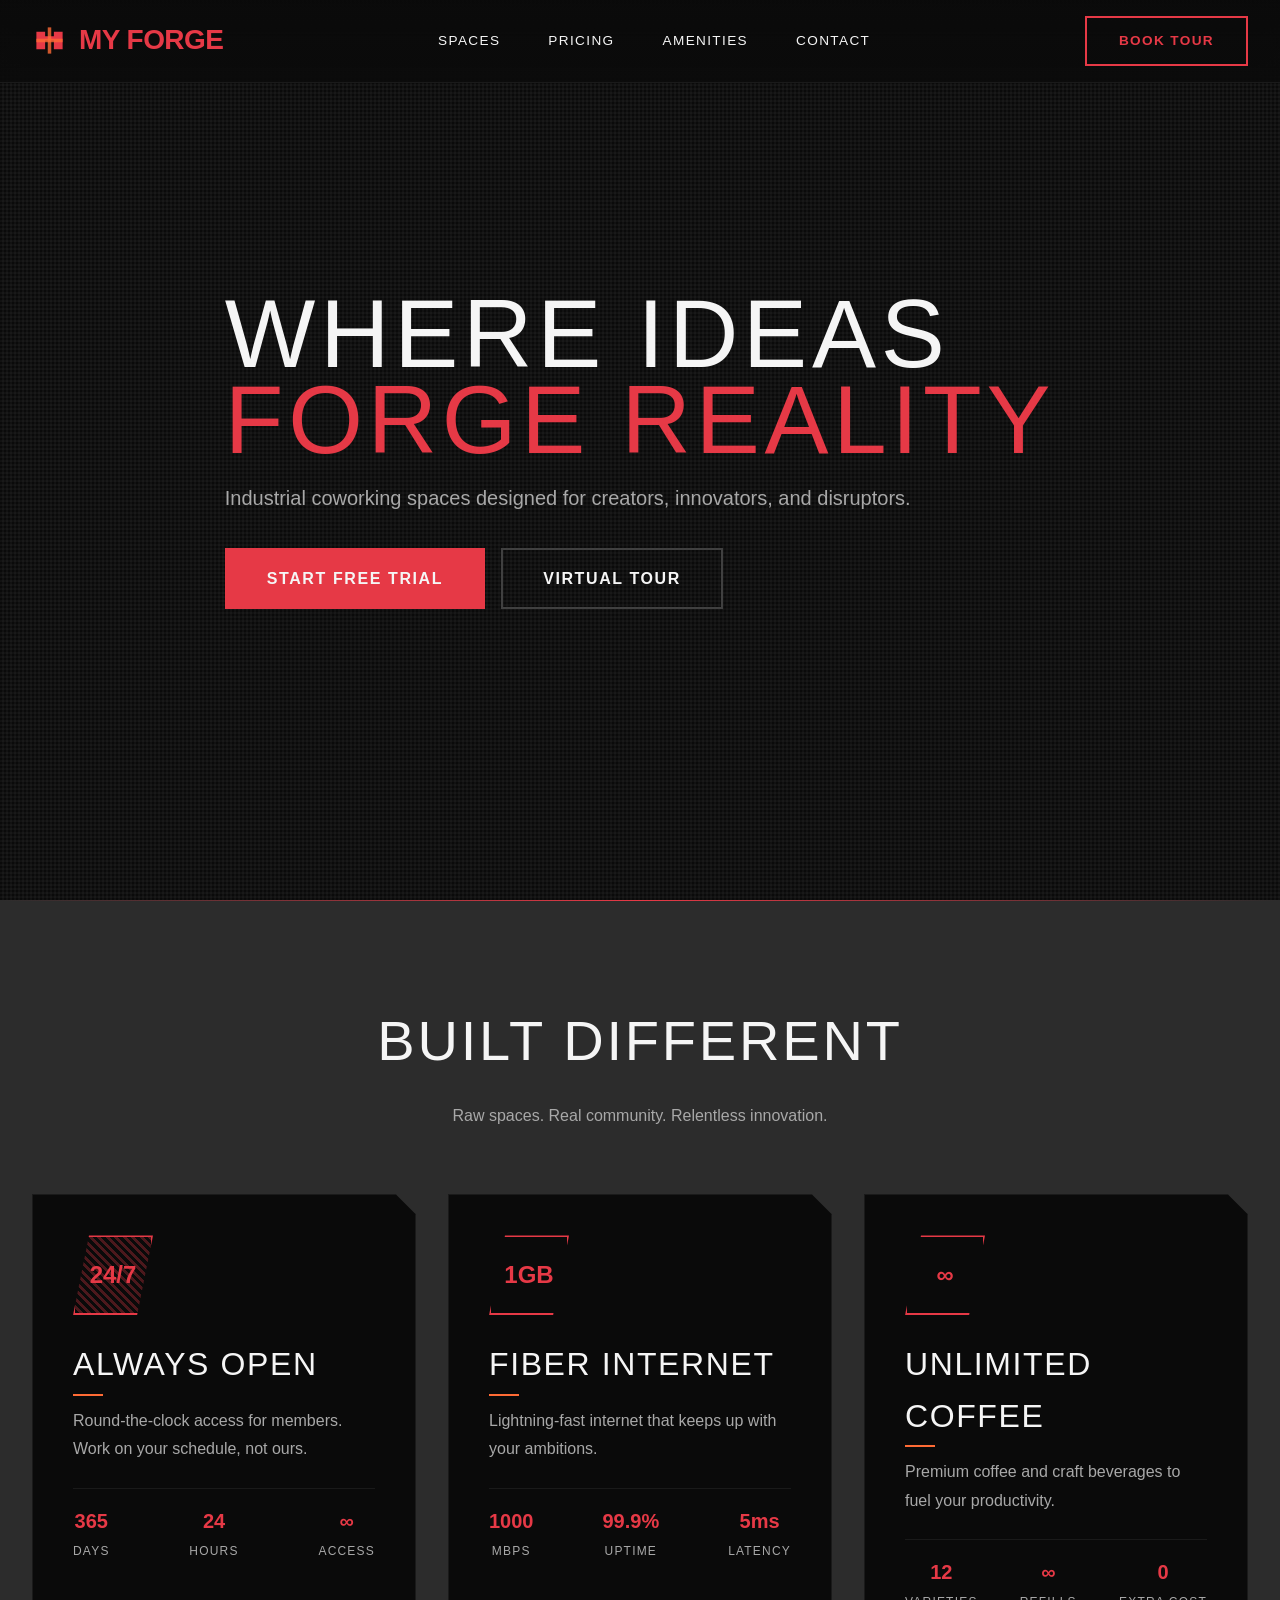
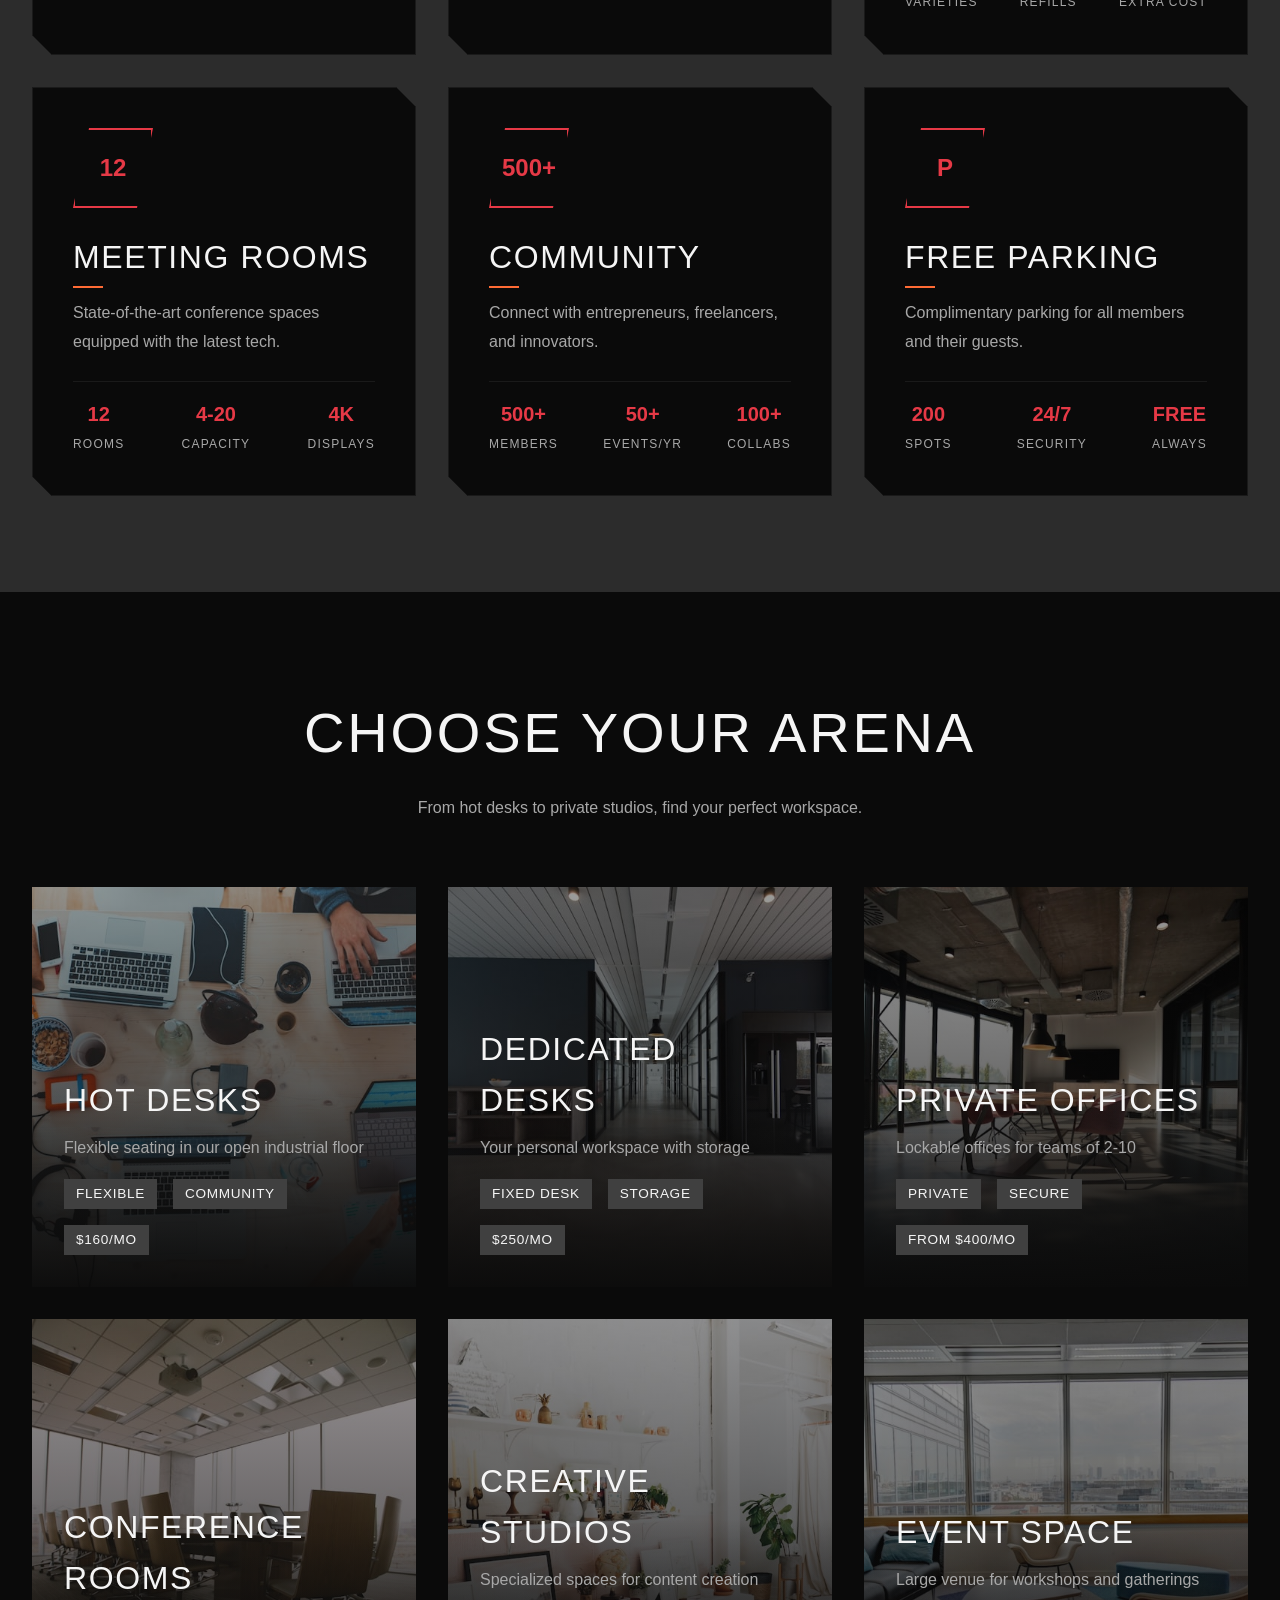
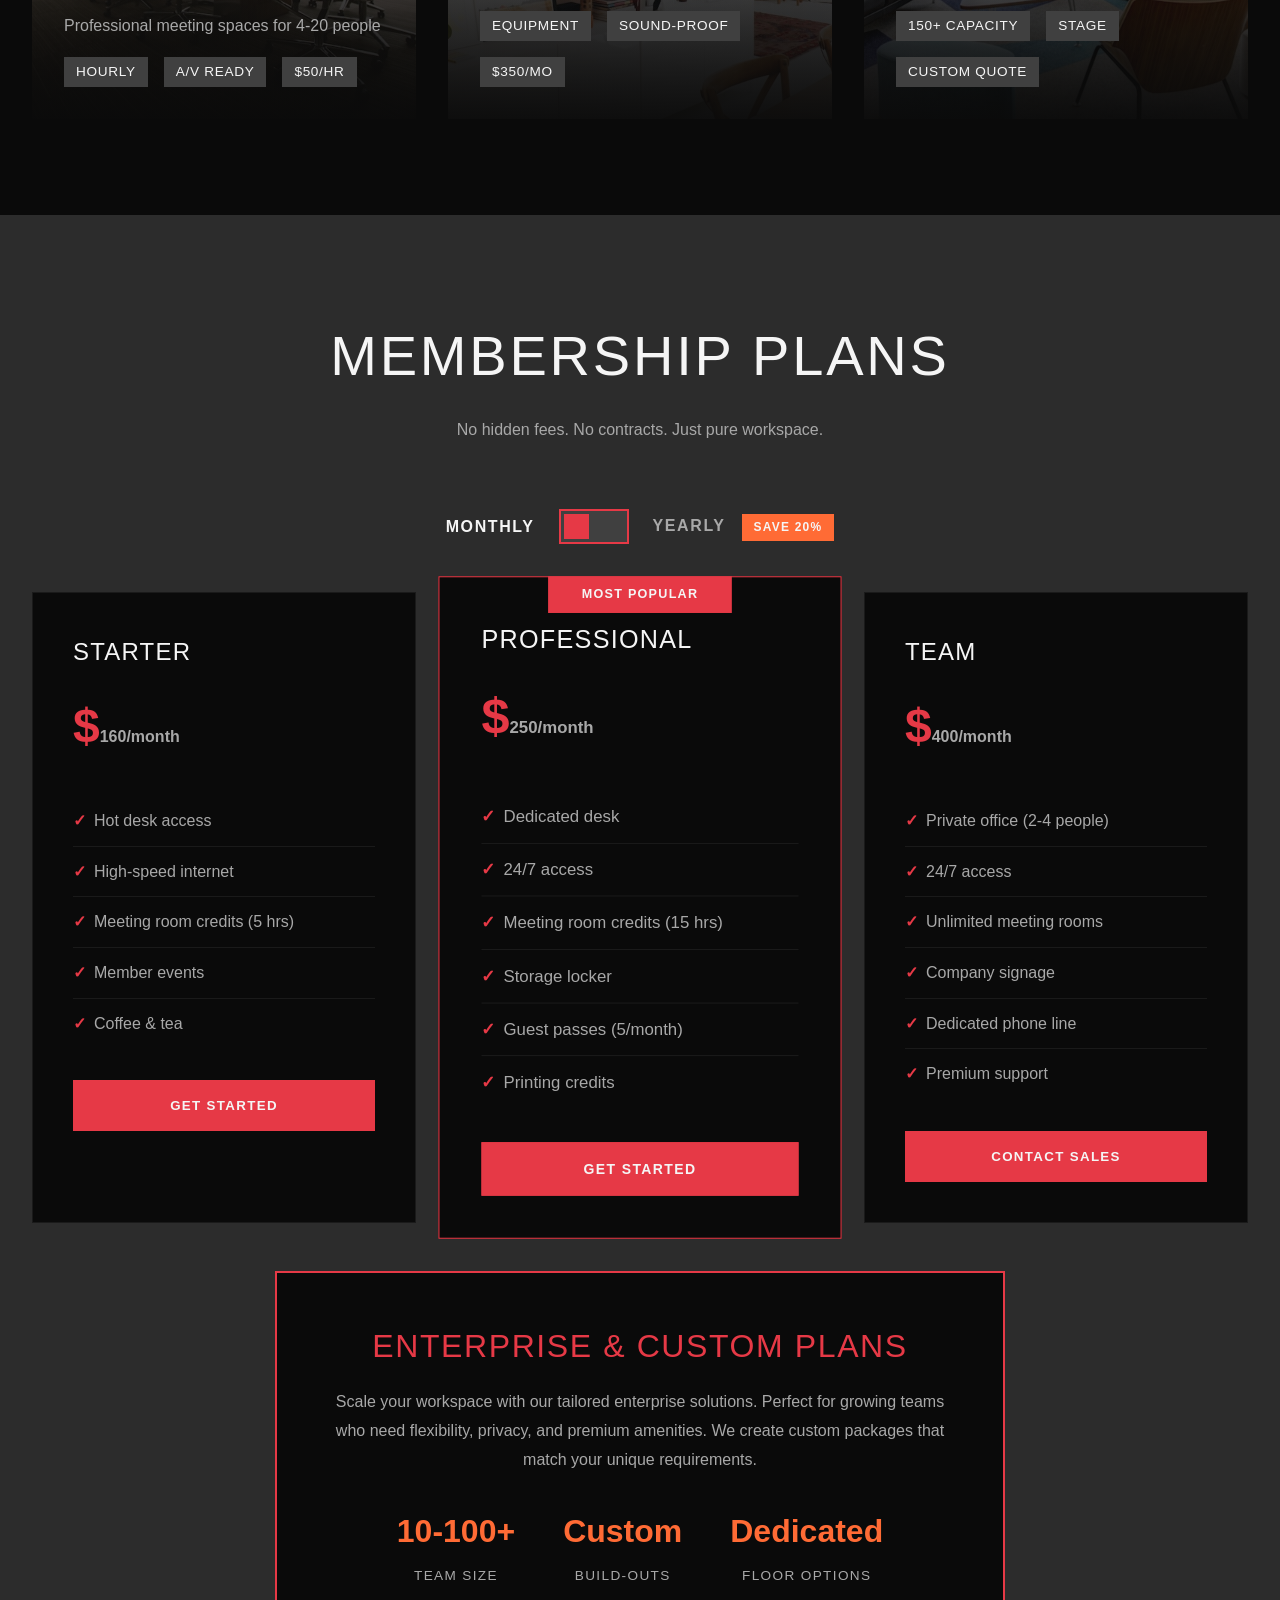
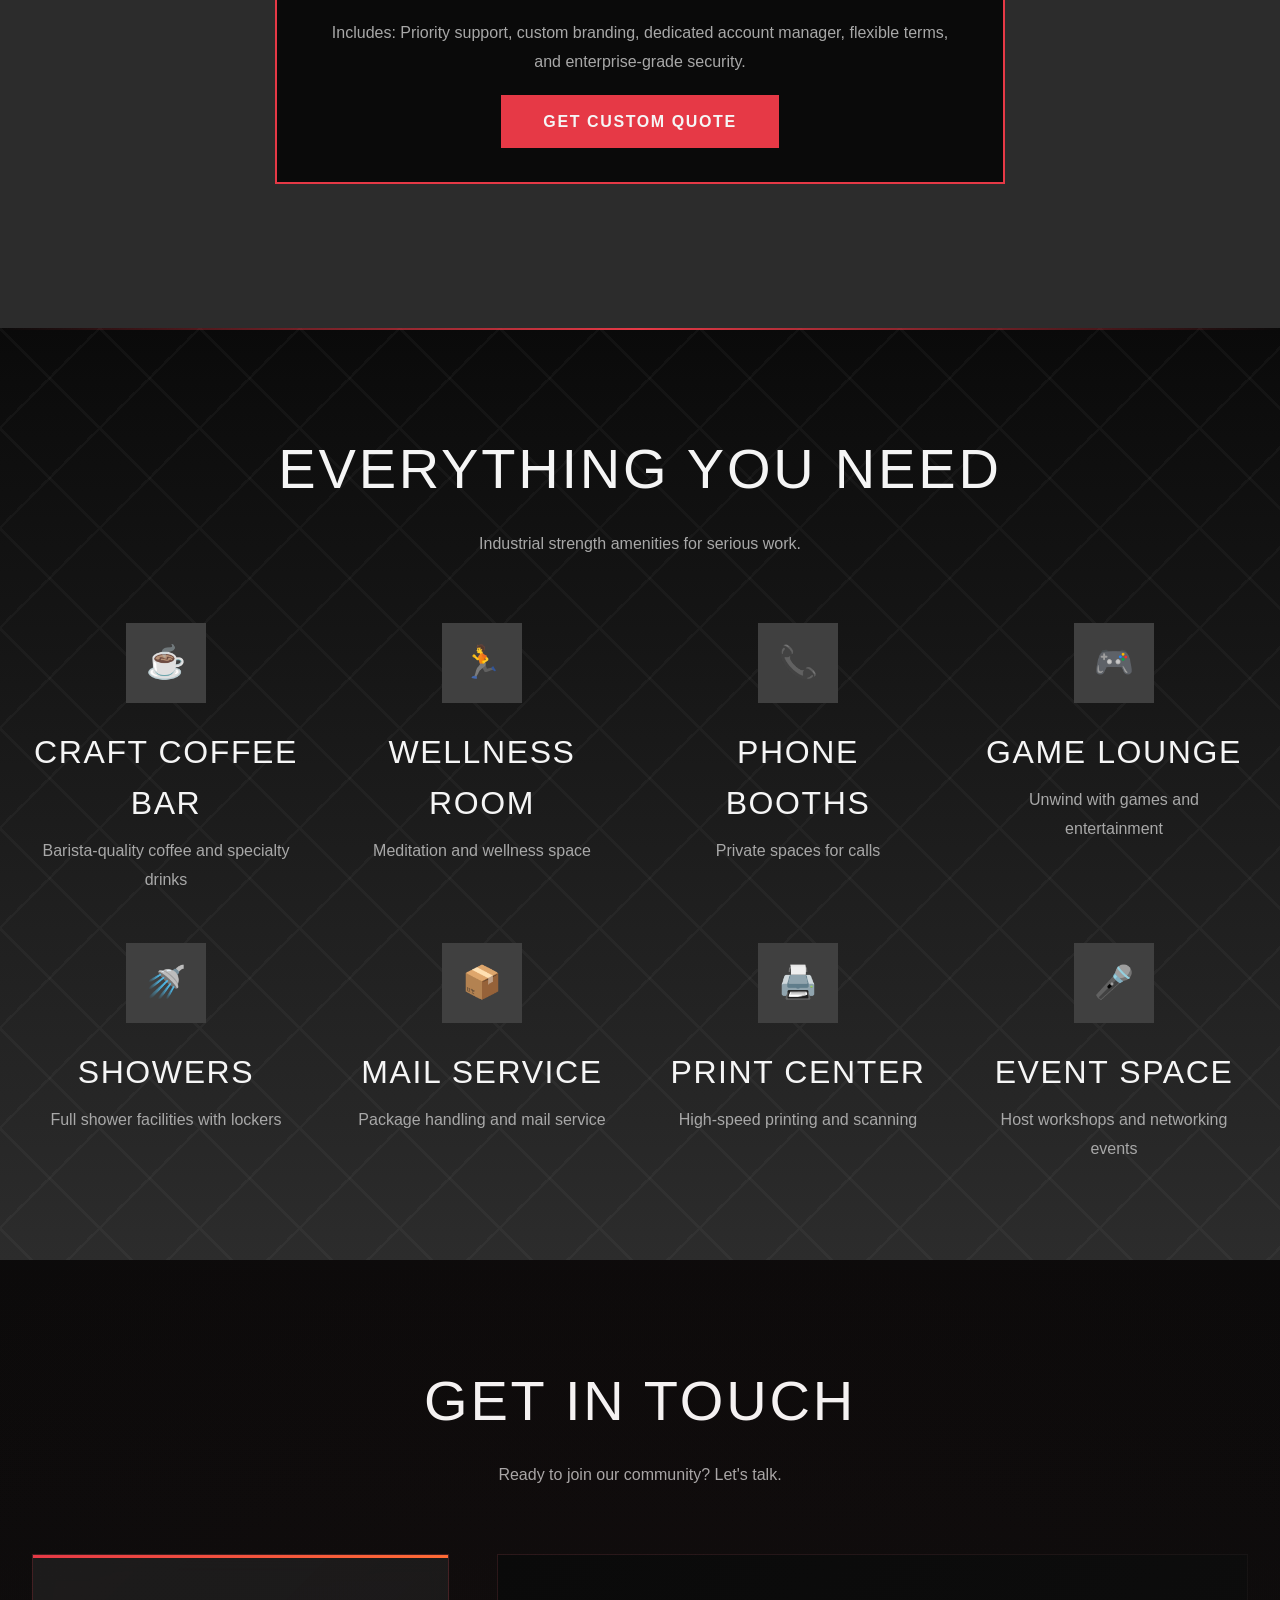
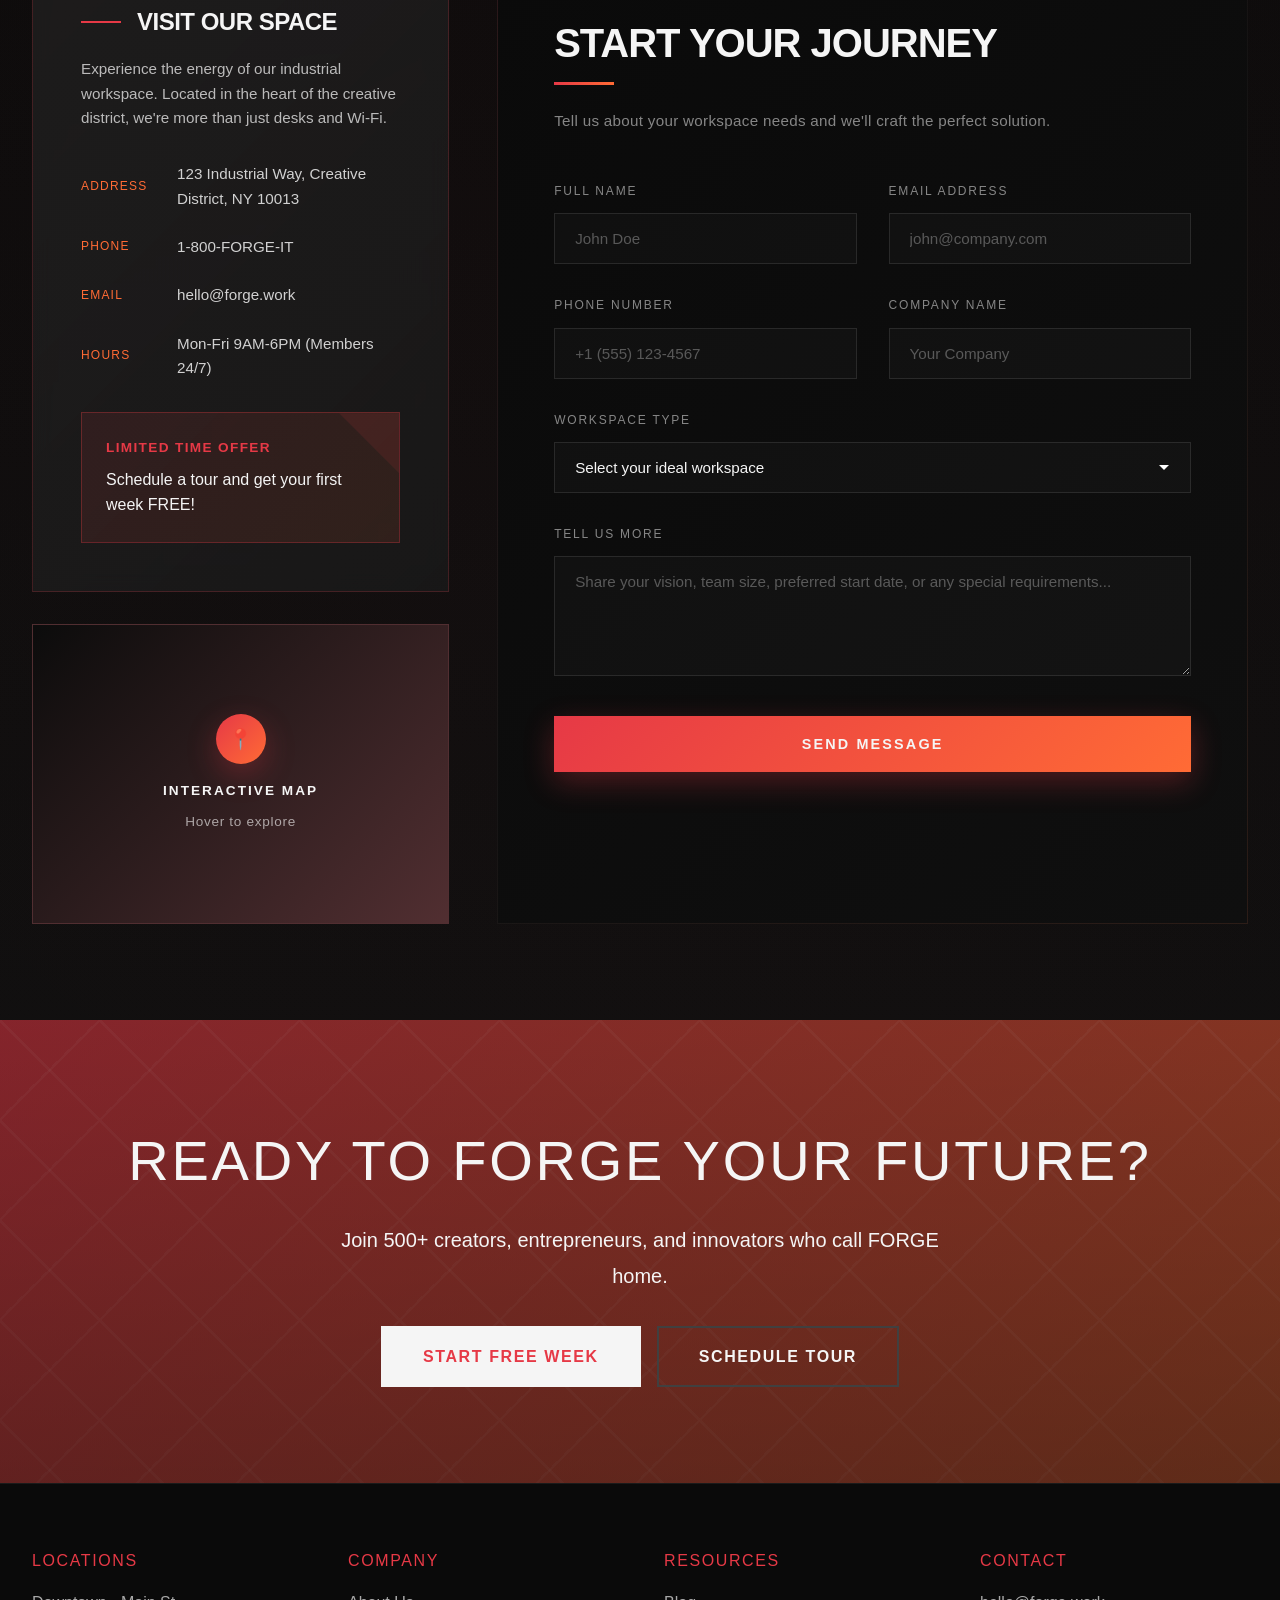
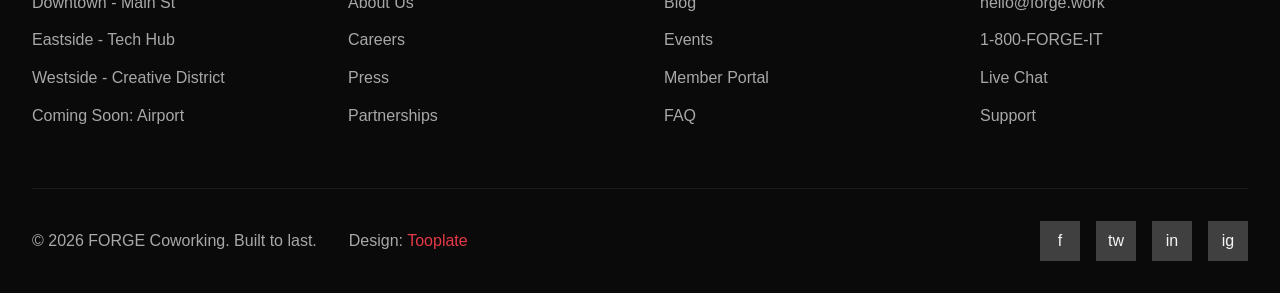
==== commit 56a0f20d: "New changes" ====
--- a/index.html
+++ b/index.html
@@ -27,7 +27,7 @@
                     <rect x="18" y="5" width="4" height="30" fill="#FF6B35" opacity="0.8"/>
                     <rect x="5" y="18" width="30" height="4" fill="#FF6B35" opacity="0.8"/>
                 </svg>
-                FORGE
+                MY FORGE
             </a>
             <ul class="nav-links">
                 <li><a href="#spaces" class="nav-link">Spaces</a></li>
@@ -573,4 +573,4 @@
     </footer>
 <script src="tooplate-forge-script.js"></script>
 </body>
-</html>+</html>
